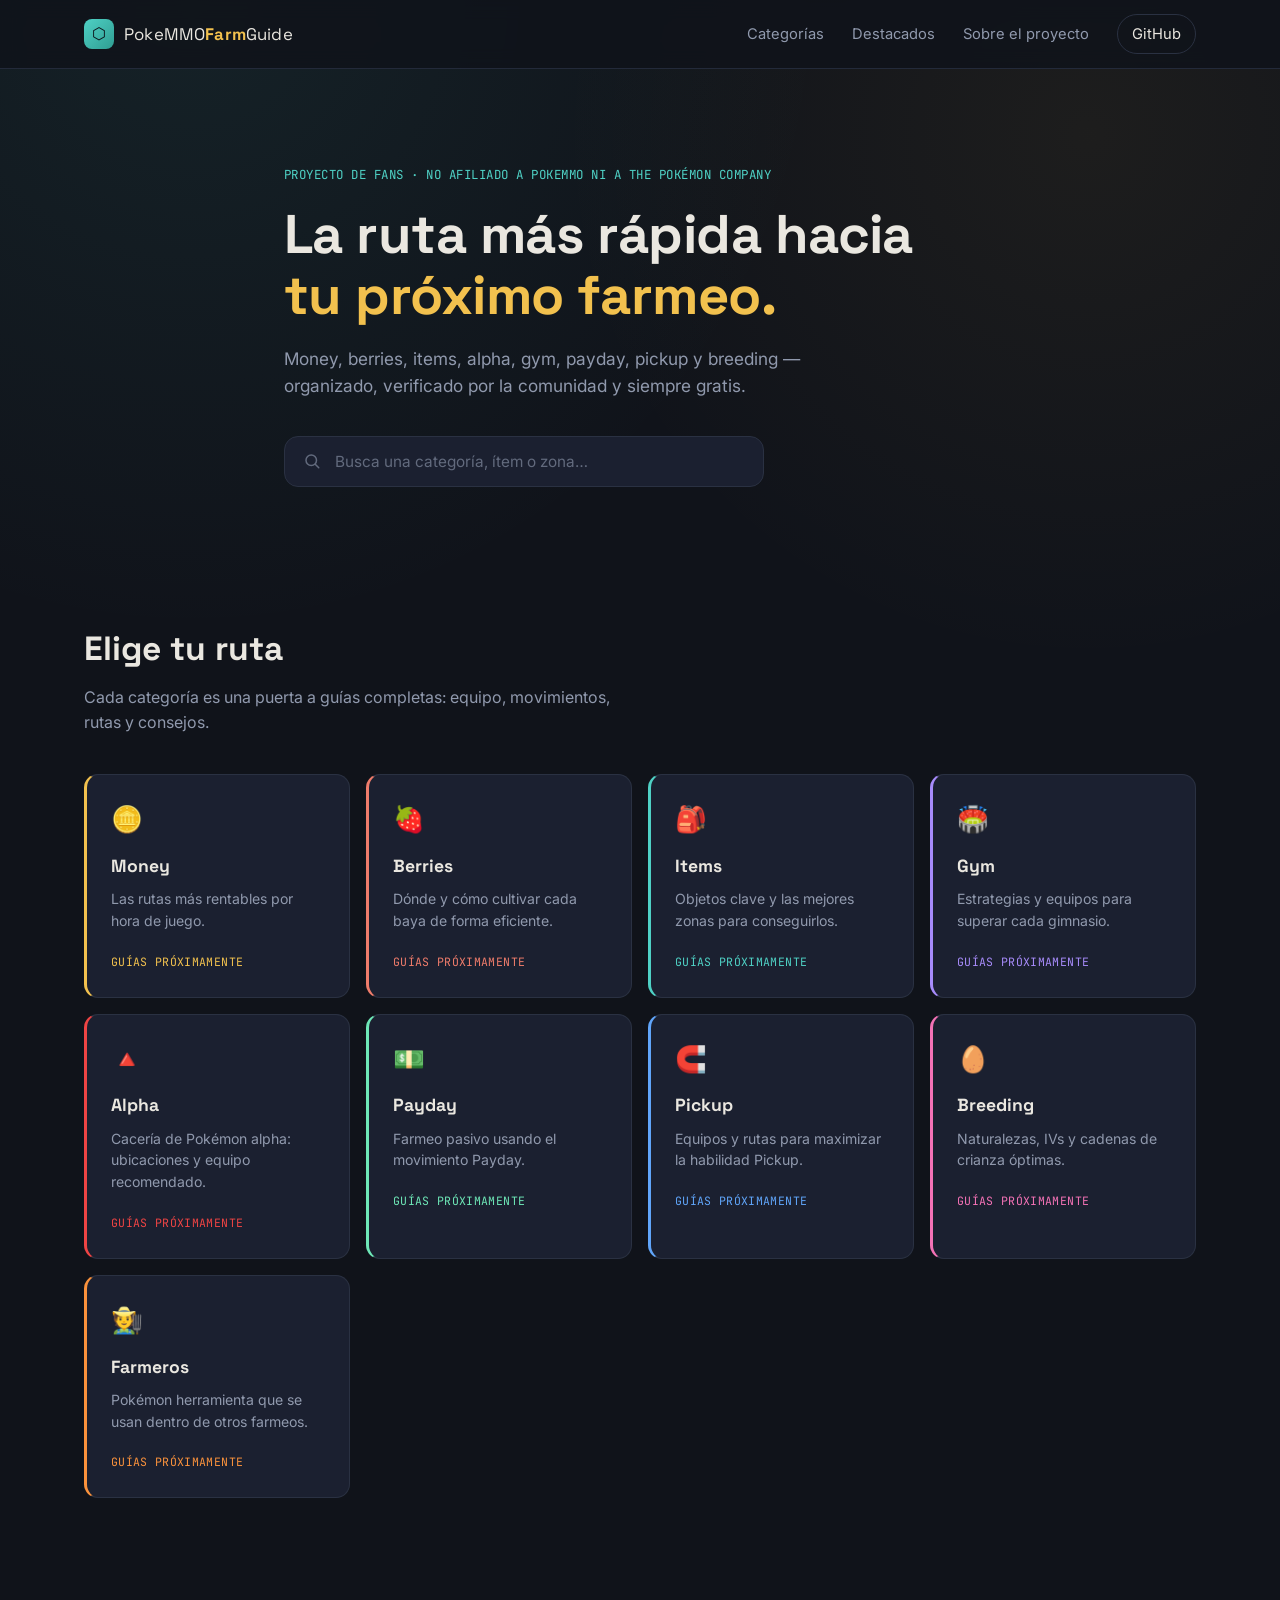
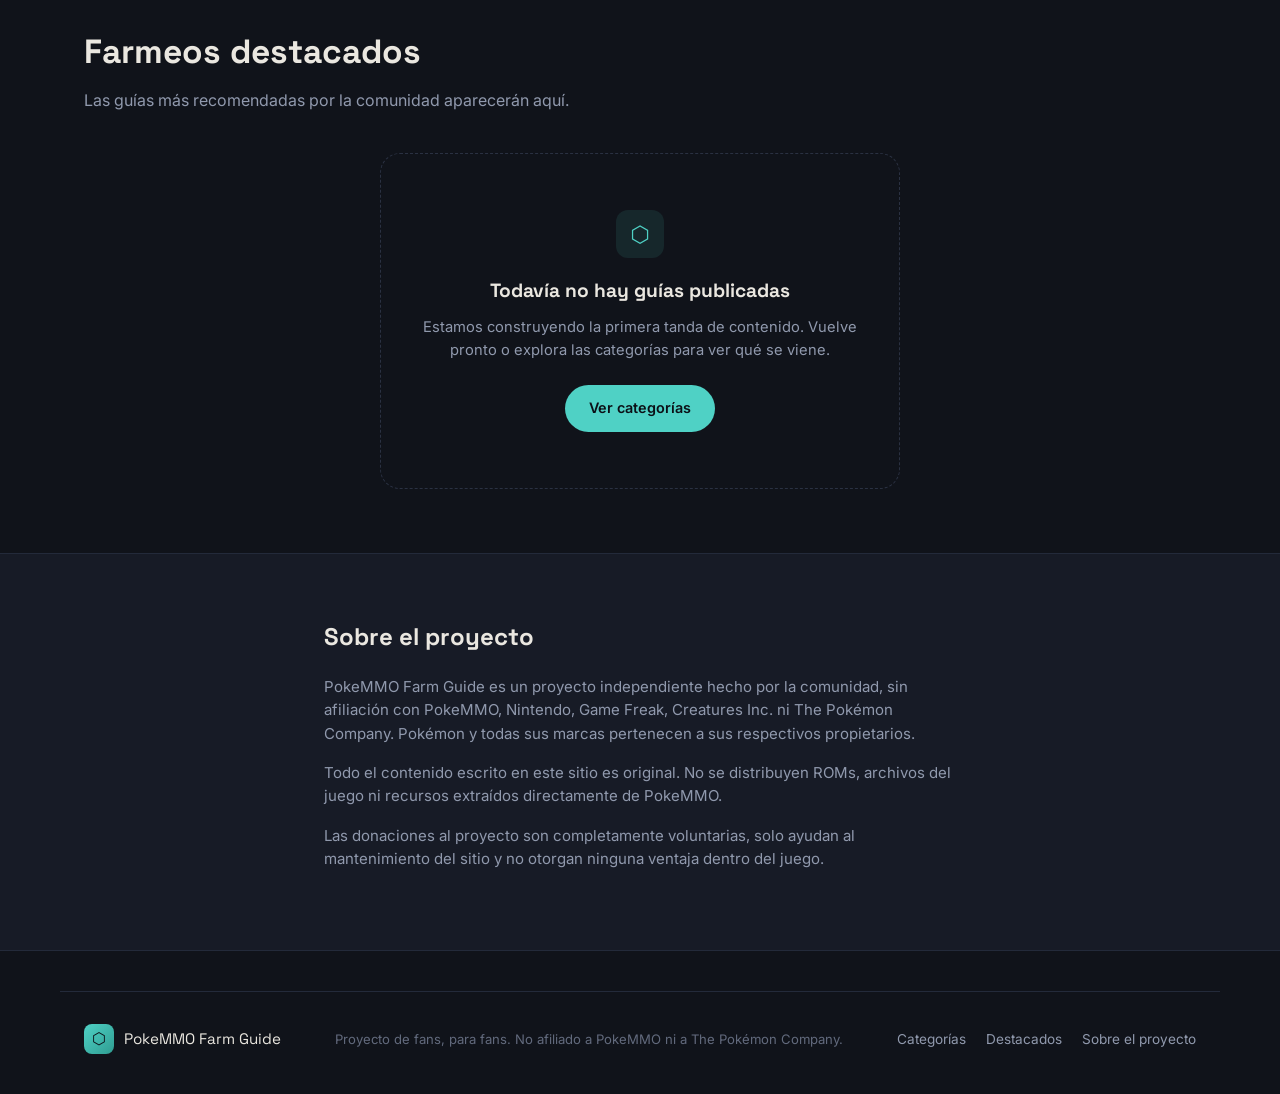
==== index.html @ 4fbe8063 "Agregue categoria Farmeros, video-guia, smeargle y breloom, junto con mejoras en las paginas" ====
<!DOCTYPE html>
<html lang="es">
<head>
<meta charset="UTF-8">
<meta name="viewport" content="width=device-width, initial-scale=1.0">
<title>PokeMMO Farm Guide — La base de datos de farmeo hecha por la comunidad</title>
<meta name="description" content="Guías de farmeo para PokeMMO: money, berries, items, alpha, gym, payday, pickup y breeding. Proyecto de fans, para fans.">

<link rel="preconnect" href="https://fonts.googleapis.com">
<link rel="preconnect" href="https://fonts.gstatic.com" crossorigin>
<link href="https://fonts.googleapis.com/css2?family=Space+Grotesk:wght@500;600;700&family=Inter:wght@400;500;600&family=JetBrains+Mono:wght@500;600&display=swap" rel="stylesheet">

<link rel="stylesheet" href="assets/css/style.css">
</head>
<body>

<!-- ============ HEADER ============ -->
<header class="site-header">
  <div class="wrap header-inner">
    <a href="#top" class="logo">
      <span class="logo-mark" aria-hidden="true">⬡</span>
      <span class="logo-text">PokeMMO<strong>Farm</strong>Guide</span>
    </a>

    <nav class="main-nav" id="main-nav">
      <a href="#categorias">Categorías</a>
      <a href="#destacados">Destacados</a>
      <a href="#sobre">Sobre el proyecto</a>
      <a href="https://github.com/" target="_blank" rel="noopener" class="nav-github">GitHub</a>
    </nav>

    <button class="nav-toggle" id="nav-toggle" aria-label="Abrir menú" aria-expanded="false">
      <span></span><span></span><span></span>
    </button>
  </div>
</header>

<main id="top">

  <!-- ============ HERO ============ -->
  <section class="hero">
    <div class="wrap hero-inner">
      <p class="eyebrow">Proyecto de fans · No afiliado a PokeMMO ni a The Pokémon Company</p>
      <h1>La ruta más rápida hacia<br><span class="accent-gold">tu próximo farmeo.</span></h1>
      <p class="hero-sub">
        Money, berries, items, alpha, gym, payday, pickup y breeding —
        organizado, verificado por la comunidad y siempre gratis.
      </p>

      <form class="search-box" id="search-form" role="search">
        <svg class="search-icon" width="18" height="18" viewBox="0 0 24 24" fill="none" aria-hidden="true">
          <circle cx="11" cy="11" r="7" stroke="currentColor" stroke-width="2"/>
          <path d="M21 21L16.65 16.65" stroke="currentColor" stroke-width="2" stroke-linecap="round"/>
        </svg>
        <input type="search" id="search-input" placeholder="Busca una categoría, ítem o zona…" autocomplete="off">
      </form>
    </div>
  </section>

  <!-- ============ CATEGORÍAS ============ -->
  <section class="categorias" id="categorias">
    <div class="wrap">
      <div class="section-head">
        <h2>Elige tu ruta</h2>
        <p>Cada categoría es una puerta a guías completas: equipo, movimientos, rutas y consejos.</p>
      </div>

      <div class="cat-grid" id="cat-grid">

        <a href="pages/money/" class="cat-card" data-cat="money" style="--cat-color:#f2c14e;">
          <span class="cat-icon">🪙</span>
          <h3>Money</h3>
          <p>Las rutas más rentables por hora de juego.</p>
          <span class="cat-count">Guías próximamente</span>
        </a>

        <a href="pages/berries/" class="cat-card" data-cat="berries" style="--cat-color:#ef7c6b;">
          <span class="cat-icon">🍓</span>
          <h3>Berries</h3>
          <p>Dónde y cómo cultivar cada baya de forma eficiente.</p>
          <span class="cat-count">Guías próximamente</span>
        </a>

        <a href="pages/items/" class="cat-card" data-cat="items" style="--cat-color:#4fd1c5;">
          <span class="cat-icon">🎒</span>
          <h3>Items</h3>
          <p>Objetos clave y las mejores zonas para conseguirlos.</p>
          <span class="cat-count">Guías próximamente</span>
        </a>

        <a href="pages/gym/" class="cat-card" data-cat="gym" style="--cat-color:#a78bfa;">
          <span class="cat-icon">🏟️</span>
          <h3>Gym</h3>
          <p>Estrategias y equipos para superar cada gimnasio.</p>
          <span class="cat-count">Guías próximamente</span>
        </a>

        <a href="pages/alpha/" class="cat-card" data-cat="alpha" style="--cat-color:#ef4444;">
          <span class="cat-icon">🔺</span>
          <h3>Alpha</h3>
          <p>Cacería de Pokémon alpha: ubicaciones y equipo recomendado.</p>
          <span class="cat-count">Guías próximamente</span>
        </a>

        <a href="pages/payday/" class="cat-card" data-cat="payday" style="--cat-color:#6ee7b7;">
          <span class="cat-icon">💵</span>
          <h3>Payday</h3>
          <p>Farmeo pasivo usando el movimiento Payday.</p>
          <span class="cat-count">Guías próximamente</span>
        </a>

        <a href="pages/pickup/" class="cat-card" data-cat="pickup" style="--cat-color:#60a5fa;">
          <span class="cat-icon">🧲</span>
          <h3>Pickup</h3>
          <p>Equipos y rutas para maximizar la habilidad Pickup.</p>
          <span class="cat-count">Guías próximamente</span>
        </a>

        <a href="pages/breeding/" class="cat-card" data-cat="breeding" style="--cat-color:#f472b6;">
          <span class="cat-icon">🥚</span>
          <h3>Breeding</h3>
          <p>Naturalezas, IVs y cadenas de crianza óptimas.</p>
          <span class="cat-count">Guías próximamente</span>
        </a>

        <a href="pages/farmeros/" class="cat-card" data-cat="farmeros" style="--cat-color:#fb923c;">
          <span class="cat-icon">🧑‍🌾</span>
          <h3>Farmeros</h3>
          <p>Pokémon herramienta que se usan dentro de otros farmeos.</p>
          <span class="cat-count">Guías próximamente</span>
        </a>

      </div>

      <p class="no-results" id="no-results" hidden>No encontramos categorías que coincidan con tu búsqueda.</p>
    </div>
  </section>

  <!-- ============ DESTACADOS ============ -->
  <section class="destacados" id="destacados">
    <div class="wrap">
      <div class="section-head">
        <h2>Farmeos destacados</h2>
        <p>Las guías más recomendadas por la comunidad aparecerán aquí.</p>
      </div>

      <div class="empty-state">
        <span class="empty-icon" aria-hidden="true">⬡</span>
        <h3>Todavía no hay guías publicadas</h3>
        <p>Estamos construyendo la primera tanda de contenido. Vuelve pronto o explora las categorías para ver qué se viene.</p>
        <a href="#categorias" class="btn-primary">Ver categorías</a>
      </div>
    </div>
  </section>

  <!-- ============ SOBRE / DISCLAIMER ============ -->
  <section class="sobre" id="sobre">
    <div class="wrap sobre-inner">
      <h2>Sobre el proyecto</h2>
      <p>
        PokeMMO Farm Guide es un proyecto independiente hecho por la comunidad,
        sin afiliación con PokeMMO, Nintendo, Game Freak, Creatures Inc. ni
        The Pokémon Company. Pokémon y todas sus marcas pertenecen a sus
        respectivos propietarios.
      </p>
      <p>
        Todo el contenido escrito en este sitio es original. No se distribuyen
        ROMs, archivos del juego ni recursos extraídos directamente de PokeMMO.
      </p>
      <p>
        Las donaciones al proyecto son completamente voluntarias, solo ayudan
        al mantenimiento del sitio y no otorgan ninguna ventaja dentro del juego.
      </p>
    </div>
  </section>

</main>

<!-- ============ FOOTER ============ -->
<footer class="site-footer">
  <div class="wrap footer-inner">
    <div class="footer-brand">
      <span class="logo-mark" aria-hidden="true">⬡</span>
      <span>PokeMMO Farm Guide</span>
    </div>
    <p class="footer-note">Proyecto de fans, para fans. No afiliado a PokeMMO ni a The Pokémon Company.</p>
    <nav class="footer-links">
      <a href="#categorias">Categorías</a>
      <a href="#destacados">Destacados</a>
      <a href="#sobre">Sobre el proyecto</a>
    </nav>
  </div>
</footer>

<script src="assets/js/script.js"></script>
</body>
</html>
---- assets/css/style.css ----
/* ============================================
   PokeMMO Farm Guide — design tokens
   ============================================ */
:root{
  --bg:            #10131a;
  --bg-elev:       #171b26;
  --bg-card:       #1b2030;
  --border:        #2a3142;
  --border-soft:   #232a3a;

  --text:          #eae7e0;
  --text-dim:      #9099ad;
  --text-faint:    #626a7d;

  --accent-teal:   #4fd1c5;
  --accent-gold:   #f2c14e;
  --accent-coral:  #ef7c6b;

  --radius-sm: 8px;
  --radius-md: 14px;
  --radius-lg: 20px;

  --font-display: "Space Grotesk", sans-serif;
  --font-body: "Inter", system-ui, sans-serif;
  --font-mono: "JetBrains Mono", monospace;

  --max-width: 1160px;
}

*, *::before, *::after{ box-sizing: border-box; }

::selection{
  background: rgba(79, 209, 197, 0.35);
  color: var(--text);
}

html{
  scroll-behavior: smooth;
}

@media (prefers-reduced-motion: reduce){
  html{ scroll-behavior: auto; }
  *{ animation-duration: 0.01ms !important; transition-duration: 0.01ms !important; }
}

body{
  margin: 0;
  background: var(--bg);
  color: var(--text);
  font-family: var(--font-body);
  line-height: 1.55;
  -webkit-font-smoothing: antialiased;
}

a{ color: inherit; text-decoration: none; }
img{ max-width: 100%; display: block; }
ul{ list-style: none; margin: 0; padding: 0; }

:focus-visible{
  outline: 2px solid var(--accent-teal);
  outline-offset: 3px;
}

.wrap{
  max-width: var(--max-width);
  margin: 0 auto;
  padding: 0 24px;
}

/* subtle hex-grid atmosphere, low-cost, no images */
body{
  background-image:
    radial-gradient(circle at 15% 0%, rgba(79,209,197,0.08), transparent 45%),
    radial-gradient(circle at 85% 15%, rgba(242,193,78,0.06), transparent 40%);
  background-attachment: fixed;
}

/* ============================================
   Header
   ============================================ */
.site-header{
  position: sticky;
  top: 0;
  z-index: 50;
  background: rgba(16,19,26,0.85);
  backdrop-filter: blur(10px);
  border-bottom: 1px solid var(--border-soft);
}

.header-inner{
  display: flex;
  align-items: center;
  justify-content: space-between;
  height: 68px;
}

.logo{
  display: flex;
  align-items: center;
  gap: 10px;
  font-family: var(--font-display);
  font-size: 1.05rem;
  letter-spacing: 0.01em;
}

.logo-mark{
  display: inline-flex;
  align-items: center;
  justify-content: center;
  width: 30px;
  height: 30px;
  border-radius: 8px;
  background: linear-gradient(135deg, var(--accent-teal), #2f9d92);
  color: #0b1016;
  font-size: 1rem;
}

.logo-text strong{ color: var(--accent-gold); font-weight: 700; }

.main-nav{
  display: flex;
  align-items: center;
  gap: 28px;
  font-size: 0.92rem;
  color: var(--text-dim);
}

.main-nav a:hover{ color: var(--text); }

.nav-github{
  padding: 8px 14px;
  border: 1px solid var(--border);
  border-radius: 999px;
  color: var(--text) !important;
}
.nav-github:hover{ border-color: var(--accent-teal); }

.nav-toggle{
  display: none;
  flex-direction: column;
  gap: 5px;
  background: none;
  border: none;
  cursor: pointer;
  padding: 8px;
}
.nav-toggle span{
  width: 22px; height: 2px;
  background: var(--text);
  border-radius: 2px;
}

/* ============================================
   Hero
   ============================================ */
.hero{
  padding: 96px 0 72px;
}

.hero-inner{
  max-width: 760px;
}

.eyebrow{
  font-family: var(--font-mono);
  font-size: 0.78rem;
  letter-spacing: 0.04em;
  color: var(--accent-teal);
  text-transform: uppercase;
  margin: 0 0 20px;
}

.hero h1{
  font-family: var(--font-display);
  font-size: clamp(2.1rem, 5vw, 3.4rem);
  line-height: 1.12;
  font-weight: 700;
  margin: 0 0 20px;
  letter-spacing: -0.01em;
}

.accent-gold{ color: var(--accent-gold); }

.hero-sub{
  font-size: 1.08rem;
  color: var(--text-dim);
  max-width: 560px;
  margin: 0 0 36px;
}

.search-box{
  display: flex;
  align-items: center;
  gap: 12px;
  background: var(--bg-card);
  border: 1px solid var(--border);
  border-radius: var(--radius-md);
  padding: 14px 18px;
  max-width: 480px;
  transition: border-color 0.15s ease;
}
.search-box:focus-within{ border-color: var(--accent-teal); }

.search-icon{ color: var(--text-faint); flex-shrink: 0; }

.search-box input{
  border: none;
  background: none;
  color: var(--text);
  font-family: var(--font-body);
  font-size: 0.96rem;
  width: 100%;
}
.search-box input::placeholder{ color: var(--text-faint); }
.search-box input:focus{ outline: none; }

/* ============================================
   Section shared
   ============================================ */
section{ padding: 64px 0; }

.section-head{
  max-width: 560px;
  margin-bottom: 40px;
}
.section-head h2{
  font-family: var(--font-display);
  font-size: clamp(1.6rem, 3vw, 2.1rem);
  margin: 0 0 10px;
}
.section-head p{
  color: var(--text-dim);
  margin: 0;
}

/* ============================================
   Categorías — route select cards
   ============================================ */
.cat-grid{
  display: grid;
  grid-template-columns: repeat(auto-fill, minmax(230px, 1fr));
  gap: 16px;
}

.cat-card{
  position: relative;
  background: var(--bg-card);
  border: 1px solid var(--border);
  border-left: 3px solid var(--cat-color, var(--accent-teal));
  border-radius: var(--radius-md);
  padding: 24px;
  transition: transform 0.15s ease, border-color 0.15s ease, background 0.15s ease;
}

.cat-card:hover{
  transform: translateY(-3px);
  background: var(--bg-elev);
}

.cat-icon{
  font-size: 1.6rem;
  display: inline-block;
  margin-bottom: 14px;
}

.cat-card h3{
  font-family: var(--font-display);
  font-size: 1.1rem;
  margin: 0 0 8px;
}

.cat-card p{
  color: var(--text-dim);
  font-size: 0.88rem;
  margin: 0 0 16px;
  min-height: 40px;
}

.cat-count{
  font-family: var(--font-mono);
  font-size: 0.72rem;
  letter-spacing: 0.03em;
  text-transform: uppercase;
  color: var(--cat-color, var(--accent-teal));
}

.no-results{
  text-align: center;
  color: var(--text-dim);
  margin-top: 24px;
}

/* ============================================
   Destacados — empty state
   ============================================ */
.empty-state{
  border: 1px dashed var(--border);
  border-radius: var(--radius-lg);
  padding: 56px 32px;
  text-align: center;
  max-width: 520px;
  margin: 0 auto;
}

.empty-icon{
  display: inline-flex;
  align-items: center;
  justify-content: center;
  width: 48px;
  height: 48px;
  border-radius: 12px;
  background: rgba(79,209,197,0.1);
  color: var(--accent-teal);
  font-size: 1.4rem;
  margin-bottom: 18px;
}

.empty-state h3{
  font-family: var(--font-display);
  font-size: 1.2rem;
  margin: 0 0 10px;
}

.empty-state p{
  color: var(--text-dim);
  font-size: 0.92rem;
  margin: 0 0 24px;
}

.btn-primary{
  display: inline-block;
  background: var(--accent-teal);
  color: #0b1016;
  font-weight: 600;
  font-size: 0.9rem;
  padding: 12px 24px;
  border-radius: 999px;
  transition: transform 0.15s ease, background 0.15s ease;
}
.btn-primary:hover{
  background: #6fe0d5;
  transform: translateY(-1px);
}

/* ============================================
   Sobre / disclaimer
   ============================================ */
.sobre{
  background: var(--bg-elev);
  border-top: 1px solid var(--border-soft);
  border-bottom: 1px solid var(--border-soft);
}
.sobre-inner{ max-width: 680px; }
.sobre h2{
  font-family: var(--font-display);
  font-size: 1.5rem;
  margin: 0 0 20px;
}
.sobre p{
  color: var(--text-dim);
  font-size: 0.94rem;
  margin: 0 0 16px;
}

/* ============================================
   Footer
   ============================================ */
.site-footer{ padding: 40px 0; }

.footer-inner{
  display: flex;
  flex-wrap: wrap;
  align-items: center;
  justify-content: space-between;
  gap: 16px;
  border-top: 1px solid var(--border-soft);
  padding-top: 32px;
}

.footer-brand{
  display: flex;
  align-items: center;
  gap: 10px;
  font-family: var(--font-display);
  font-size: 0.95rem;
}

.footer-note{
  color: var(--text-faint);
  font-size: 0.82rem;
  margin: 0;
}

.footer-links{
  display: flex;
  gap: 20px;
  font-size: 0.85rem;
  color: var(--text-dim);
}
.footer-links a:hover{ color: var(--text); }

/* ============================================
   Placeholder de categoría (sin guías aún)
   ============================================ */
.placeholder-page{
  min-height: 100vh;
  display: flex;
  align-items: center;
  justify-content: center;
  text-align: center;
  padding: 24px;
}

.placeholder-inner{
  max-width: 420px;
}

.placeholder-icon{
  font-size: 2rem;
  margin-bottom: 20px;
  display: inline-block;
}

.placeholder-page h1{
  font-family: var(--font-display);
  font-size: 1.5rem;
  margin: 0 0 12px;
}

.placeholder-page p{
  color: var(--text-dim);
  font-size: 0.95rem;
  margin: 0 0 28px;
}

.placeholder-back{
  display: inline-block;
  font-size: 0.85rem;
  color: var(--text-faint);
  border-bottom: 1px solid var(--border);
  padding-bottom: 2px;
  transition: color 0.15s ease, border-color 0.15s ease;
}
.placeholder-back:hover{
  color: var(--accent-teal);
  border-color: var(--accent-teal);
}

/* ============================================
   Responsive
   ============================================ */
@media (max-width: 760px){
  .main-nav{
    position: absolute;
    top: 68px;
    left: 0;
    right: 0;
    background: var(--bg-elev);
    border-bottom: 1px solid var(--border-soft);
    flex-direction: column;
    align-items: flex-start;
    gap: 0;
    padding: 8px 24px 20px;
    display: none;
  }
  .main-nav.open{ display: flex; }
  .main-nav a{ padding: 12px 0; width: 100%; }

  .nav-toggle{ display: flex; }

  .hero{ padding: 56px 0 48px; }

  section{ padding: 48px 0; }
}

/* ============================================
   Video guía — link directo, sin iframe/preview
   ============================================ */
.video-guide-wrap{
  margin: 32px 0;
}

.video-guide-wrap h2{
  font-family: var(--font-display);
  font-size: 1rem;
  margin: 0 0 14px;
  color: var(--text);
}

.video-guide-btn{
  display: inline-flex;
  align-items: center;
  gap: 12px;
  background: var(--bg-card);
  border: 1px solid var(--border);
  border-radius: var(--radius-md);
  padding: 12px 20px 12px 12px;
  font-family: var(--font-mono);
  font-size: 0.85rem;
  color: var(--text);
  transition: border-color 0.15s ease, transform 0.15s ease, background 0.15s ease;
}

.video-guide-btn:hover{
  border-color: var(--accent-teal);
  background: var(--bg-elev);
  transform: translateY(-2px);
}

.video-guide-btn .vg-play{
  display: inline-flex;
  align-items: center;
  justify-content: center;
  width: 34px;
  height: 34px;
  border-radius: 50%;
  background: var(--accent-teal);
  color: #0b1016;
  font-size: 0.8rem;
  flex-shrink: 0;
}

/* Estado "sin video todavía": no clickeable, atenuado */
.video-guide-btn.is-empty{
  pointer-events: none;
  opacity: 0.55;
  cursor: default;
}
.video-guide-btn.is-empty .vg-play{
  background: var(--border);
  color: var(--text-faint);
}

/* ============================================
   Farmeros — listado de Pokémon herramienta
   ============================================ */
.farmeros-page{
  padding: 96px 0 72px;
}

.farmeros-header{
  max-width: 620px;
  margin-bottom: 40px;
}

.poke-grid{
  display: grid;
  grid-template-columns: repeat(auto-fill, minmax(220px, 1fr));
  gap: 16px;
}

.poke-card{
  background: var(--bg-card);
  border: 1px solid var(--border);
  border-left: 3px solid var(--cat-color, var(--accent-teal));
  border-radius: var(--radius-md);
  padding: 22px;
  transition: transform 0.15s ease, background 0.15s ease;
}
.poke-card:hover{
  transform: translateY(-3px);
  background: var(--bg-elev);
}

.poke-card h3{
  font-family: var(--font-display);
  font-size: 1.05rem;
  margin: 0 0 8px;
}

.poke-card p{
  color: var(--text-dim);
  font-size: 0.85rem;
  margin: 0 0 16px;
  min-height: 40px;
}

.poke-tags{
  display: flex;
  gap: 6px;
  flex-wrap: wrap;
}

.poke-tag{
  font-family: var(--font-mono);
  font-size: 0.68rem;
  text-transform: uppercase;
  letter-spacing: 0.03em;
  padding: 4px 9px;
  border-radius: 999px;
  border: 1px solid var(--border);
  color: var(--text-dim);
}

/* ============================================
   Farmero individual — página tipo Smeargle
   ============================================ */
.poke-detail{
  padding: 96px 0 72px;
}

.poke-detail-head{
  max-width: 640px;
}

.uses-in-grid{
  display: grid;
  grid-template-columns: repeat(auto-fill, minmax(200px, 1fr));
  gap: 16px;
}

.use-card{
  display: flex;
  align-items: center;
  gap: 14px;
  background: var(--bg-card);
  border: 1px solid var(--border);
  border-left: 3px solid var(--cat-color, var(--accent-teal));
  border-radius: var(--radius-md);
  padding: 18px 20px;
  transition: transform 0.15s ease, background 0.15s ease;
}
.use-card:hover{
  transform: translateY(-3px);
  background: var(--bg-elev);
}

.use-card .use-icon{
  font-size: 1.4rem;
}

.use-card .use-label{
  font-family: var(--font-display);
  font-size: 0.95rem;
}

/* ============================================
   Versiones de un Pokémon farmero (ej. Smeargle)
   ============================================ */
.version-grid{
  display: grid;
  grid-template-columns: repeat(auto-fit, minmax(280px, 1fr));
  gap: 20px;
}

.version-card{
  background: var(--bg-card);
  border: 1px solid var(--border);
  border-radius: var(--radius-md);
  padding: 24px;
}

.version-card h3{
  font-family: var(--font-display);
  font-size: 1.05rem;
  margin: 0 0 18px;
  color: var(--accent-gold);
}

.version-block{
  margin-bottom: 16px;
}

.version-label{
  display: block;
  font-family: var(--font-mono);
  font-size: 0.68rem;
  text-transform: uppercase;
  letter-spacing: 0.04em;
  color: var(--text-faint);
  margin-bottom: 6px;
}

.version-text{
  margin: 0;
  font-size: 0.9rem;
  color: var(--text);
}

.move-tags{
  display: flex;
  flex-wrap: wrap;
  gap: 6px;
}

.move-tag{
  font-size: 0.8rem;
  background: var(--bg-elev);
  border: 1px solid var(--border);
  border-radius: 999px;
  padding: 5px 12px;
  color: var(--text);
}

.version-card .video-guide-btn{
  margin-top: 6px;
}
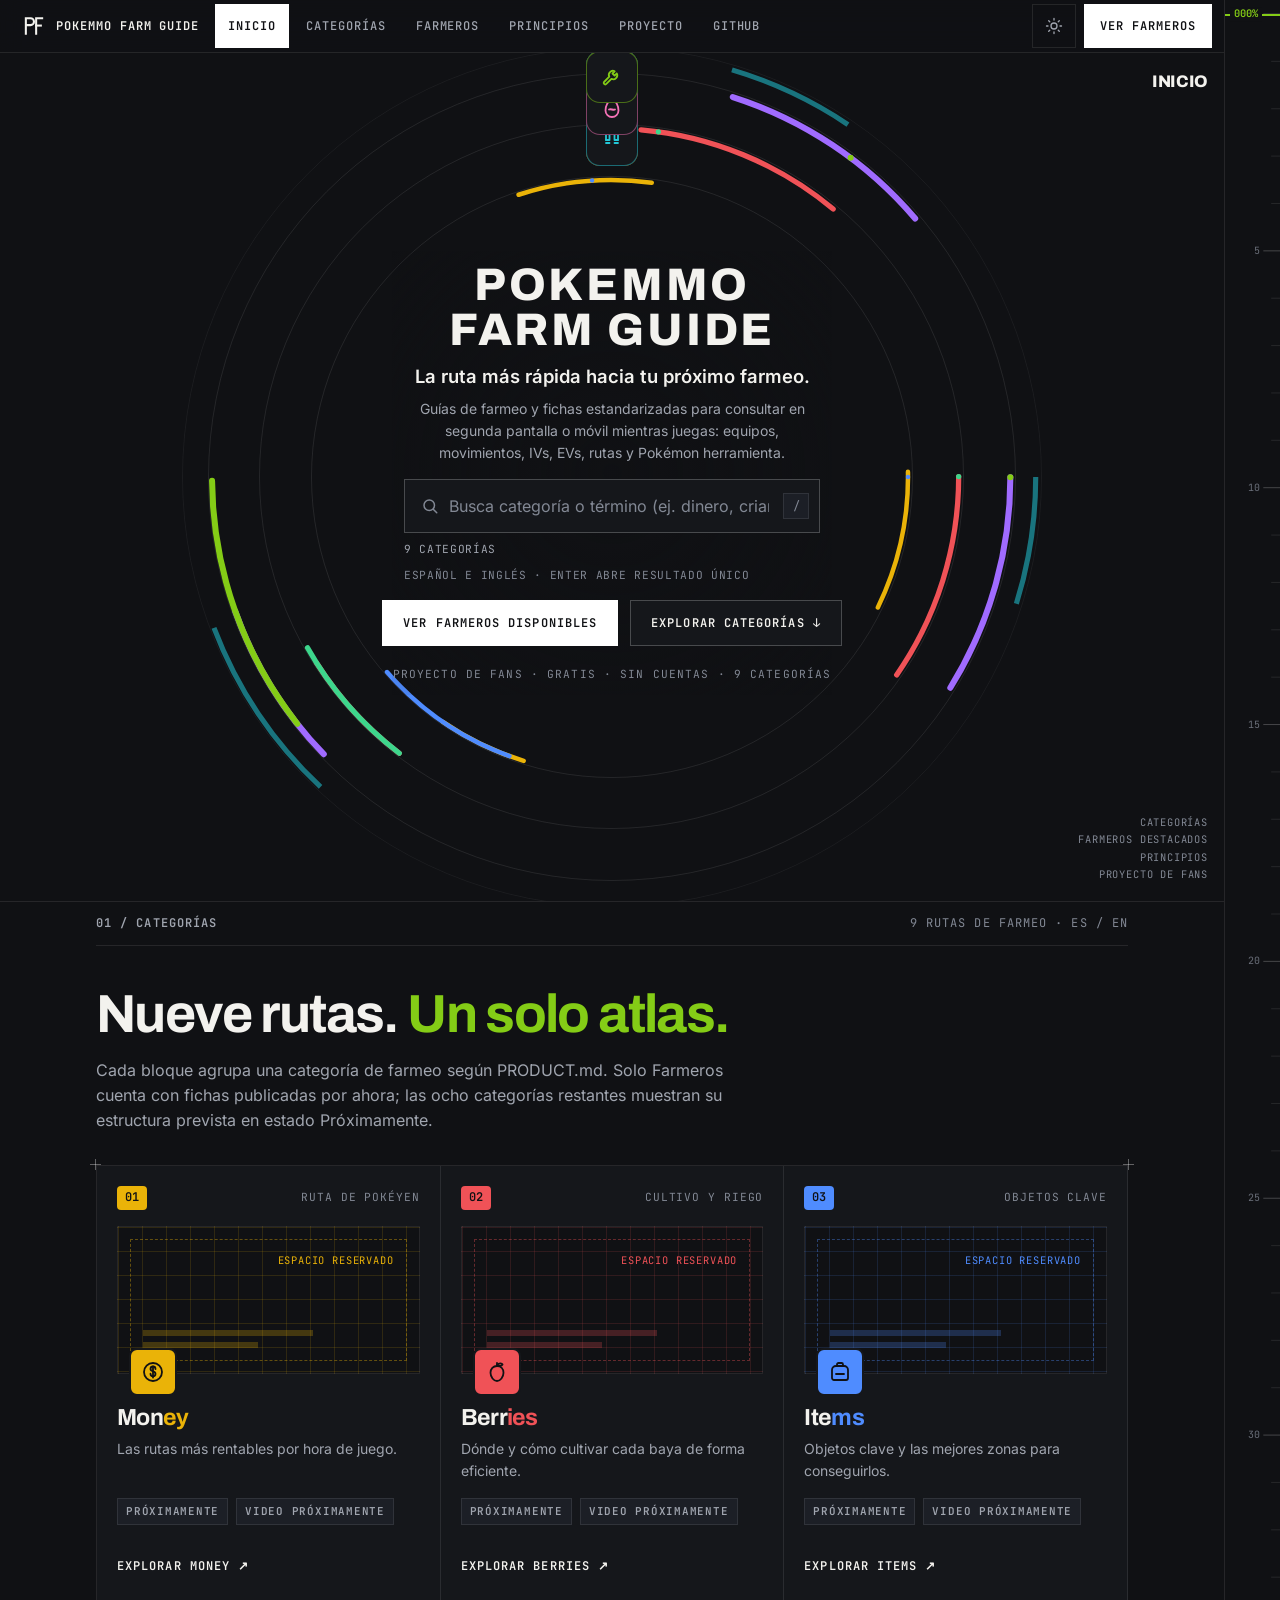
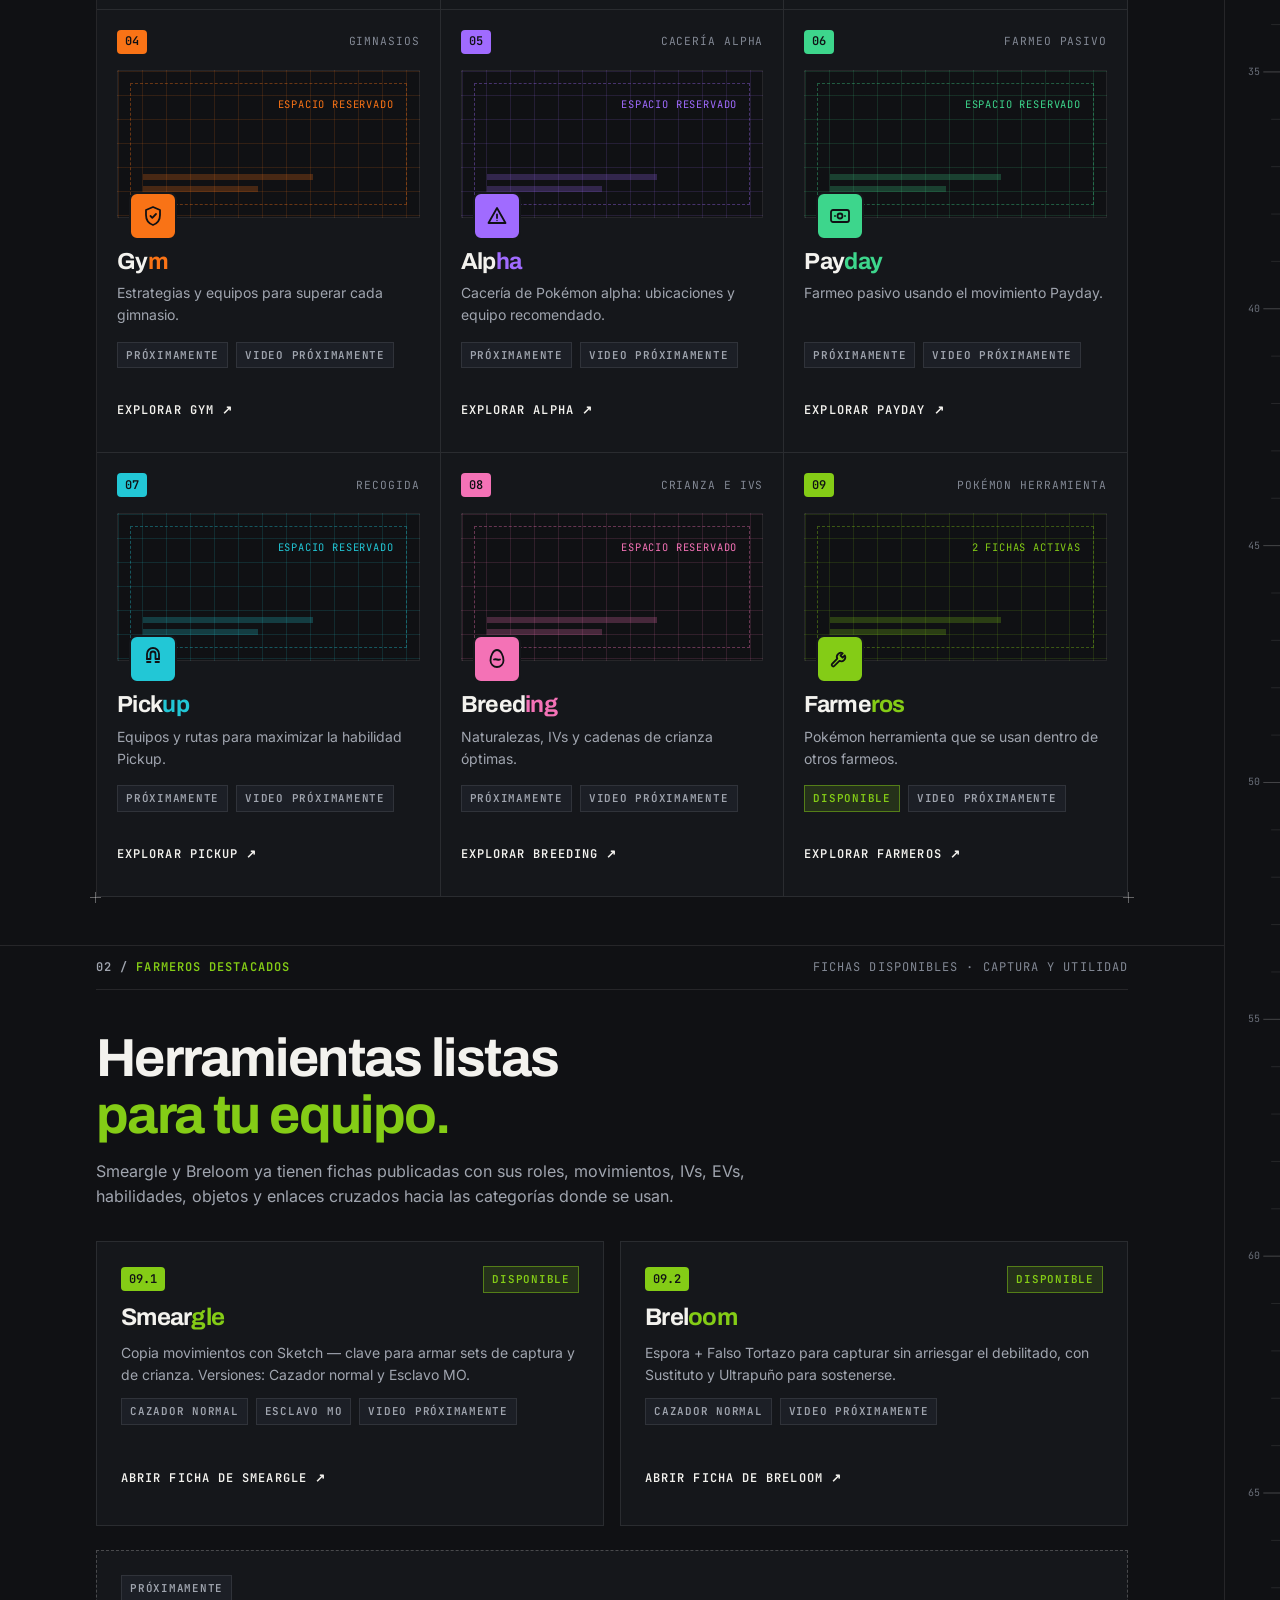
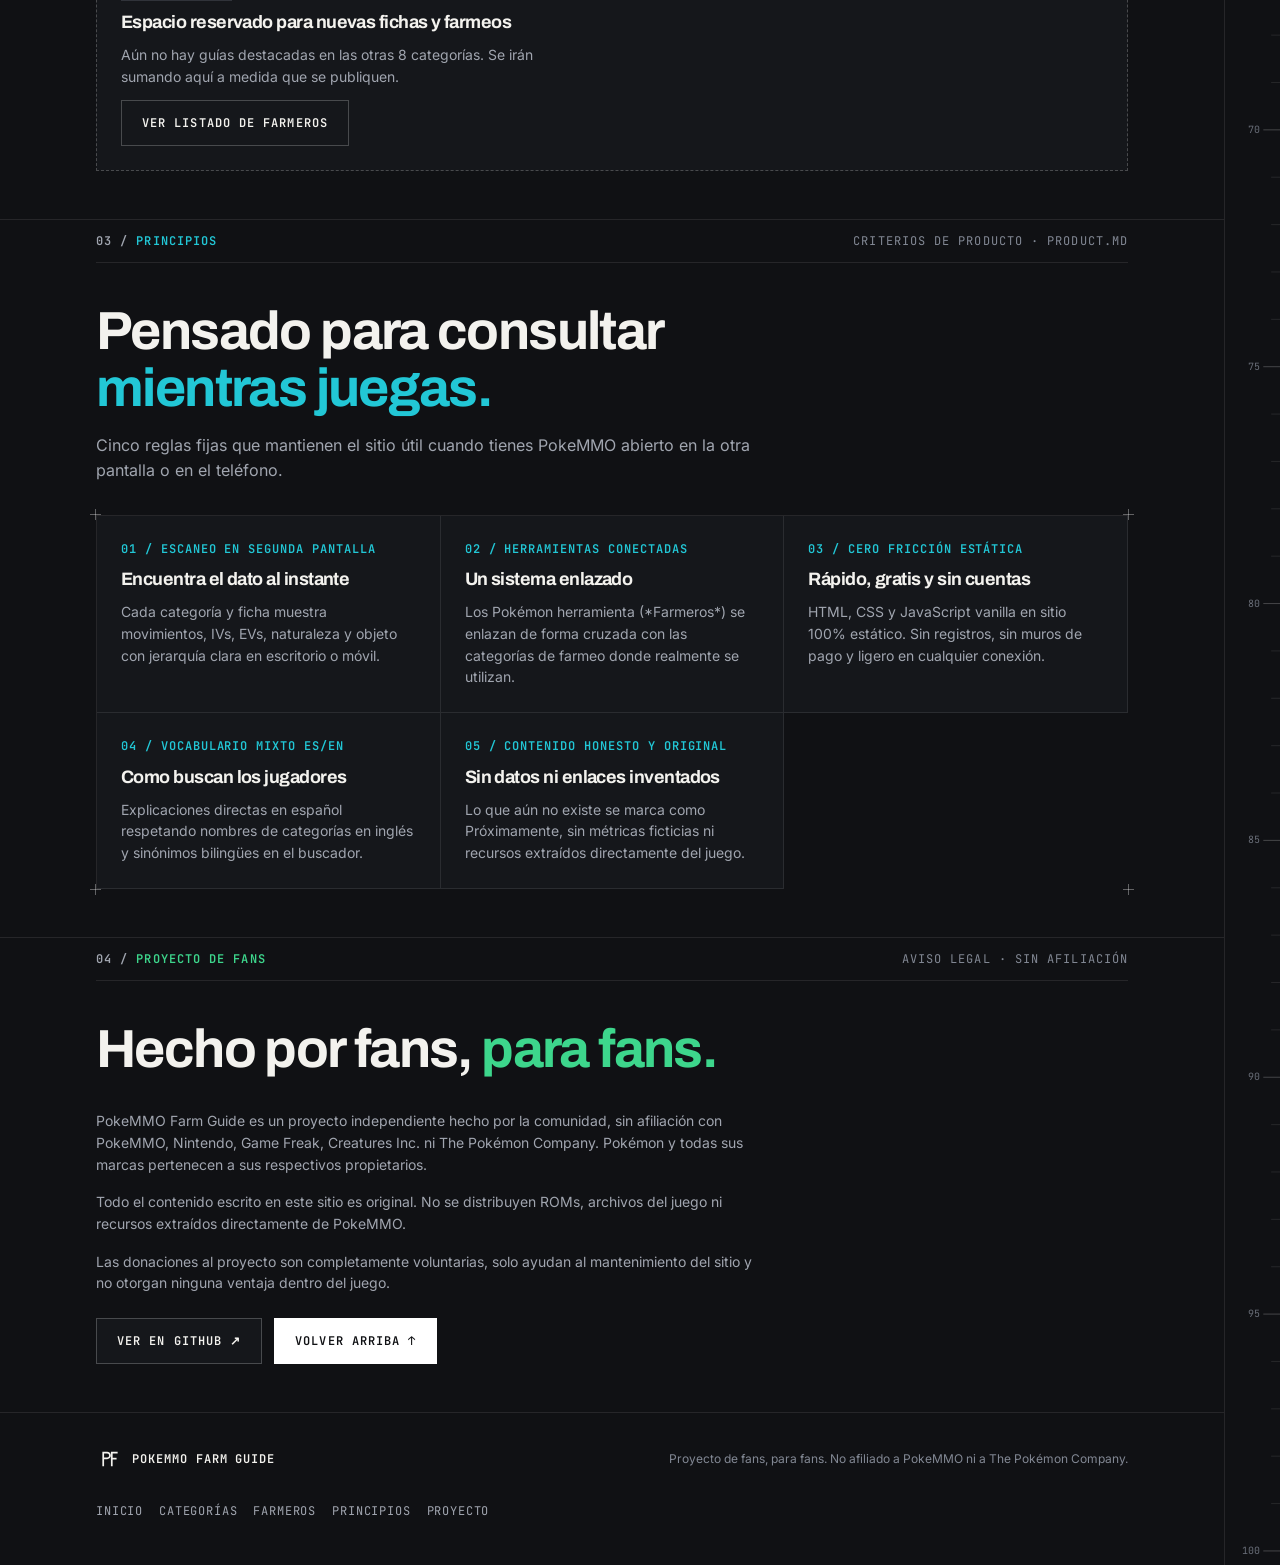
==== commit 98eff51c: "primer commit" ====
--- a/index.html
+++ b/index.html
@@ -1,176 +1,697 @@
 <!DOCTYPE html>
-<html lang="es">
+<html lang="es" data-theme="dark">
 <head>
 <meta charset="UTF-8">
-<meta name="viewport" content="width=device-width, initial-scale=1.0">
+<meta name="viewport" content="width=device-width, initial-scale=1.0, viewport-fit=cover">
+<meta name="theme-color" id="meta-theme-color" content="#101114">
 <title>PokeMMO Farm Guide — La base de datos de farmeo hecha por la comunidad</title>
-<meta name="description" content="Guías de farmeo para PokeMMO: money, berries, items, alpha, gym, payday, pickup y breeding. Proyecto de fans, para fans.">
-
-<link rel="preconnect" href="https://fonts.googleapis.com">
-<link rel="preconnect" href="https://fonts.gstatic.com" crossorigin>
-<link href="https://fonts.googleapis.com/css2?family=Space+Grotesk:wght@500;600;700&family=Inter:wght@400;500;600&family=JetBrains+Mono:wght@500;600&display=swap" rel="stylesheet">
-
+<meta name="description" content="Guías de farmeo para PokeMMO: money, berries, items, alpha, gym, payday, pickup, breeding y farmeros. Proyecto de fans, para fans.">
+<script>
+try{if(localStorage.getItem('pfg_theme')==='light'){document.documentElement.setAttribute('data-theme','light');var m=document.getElementById('meta-theme-color');if(m)m.setAttribute('content','#f2f1ee');}}catch(e){}
+</script>
 <link rel="stylesheet" href="assets/css/style.css">
+<script src="assets/js/script.js" defer></script>
+<script src="assets/js/ruler.js" defer></script>
+<script src="assets/js/vortex.js" defer></script>
+<script src="assets/js/intro.js" defer></script>
 </head>
 <body>
 
-<!-- ============ HEADER ============ -->
+<a href="#main-content" class="skip-link">Saltar al contenido</a>
+
+<!-- ============ INTRO DE ENTRADA (1 vez por sesión) ============ -->
+<div class="intro-overlay" id="intro-overlay" aria-hidden="true">
+  <div class="intro-stage">
+    <span class="intro-wordmark">POKEMMO FARM GUIDE</span>
+    <span class="intro-mark">
+      <svg viewBox="0 0 28 28" fill="none" stroke="currentColor" stroke-width="2.4" stroke-linecap="square" stroke-linejoin="miter">
+        <path d="M4.5 23V5h5.5a4 4 0 0 1 0 8H4.5"/>
+        <path d="M16.5 23V5h7"/>
+        <path d="M16.5 13.5h5.5"/>
+      </svg>
+    </span>
+  </div>
+  <span class="intro-skip-hint">Clic o tecla para saltar</span>
+</div>
+
+<!-- ============ BARRA SUPERIOR FIJA ============ -->
 <header class="site-header">
-  <div class="wrap header-inner">
-    <a href="#top" class="logo">
-      <span class="logo-mark" aria-hidden="true">⬡</span>
-      <span class="logo-text">PokeMMO<strong>Farm</strong>Guide</span>
-    </a>
-
-    <nav class="main-nav" id="main-nav">
-      <a href="#categorias">Categorías</a>
-      <a href="#destacados">Destacados</a>
-      <a href="#sobre">Sobre el proyecto</a>
-      <a href="https://github.com/" target="_blank" rel="noopener" class="nav-github">GitHub</a>
-    </nav>
-
-    <button class="nav-toggle" id="nav-toggle" aria-label="Abrir menú" aria-expanded="false">
-      <span></span><span></span><span></span>
-    </button>
+  <div class="header-inner">
+    <div class="topbar-left">
+      <a href="#inicio" class="topbar-brand" id="topbar-brand">
+        <span class="brand-symbol" aria-hidden="true">
+          <svg width="24" height="24" viewBox="0 0 28 28" fill="none" stroke="currentColor" stroke-width="2.4" stroke-linecap="square" stroke-linejoin="miter">
+            <path d="M4.5 23V5h5.5a4 4 0 0 1 0 8H4.5"/>
+            <path d="M16.5 23V5h7"/>
+            <path d="M16.5 13.5h5.5"/>
+          </svg>
+        </span>
+        <span class="brand-name">PokeMMO Farm Guide</span>
+      </a>
+
+      <nav class="topbar-nav" id="main-nav" aria-label="Navegación principal">
+        <a href="#inicio" class="is-active" data-nav-section="inicio">Inicio</a>
+        <a href="#categorias" data-nav-section="categorias">Categorías</a>
+        <a href="#destacados" data-nav-section="destacados">Farmeros</a>
+        <a href="#principios" data-nav-section="principios">Principios</a>
+        <a href="#sobre" data-nav-section="sobre">Proyecto</a>
+        <a href="https://github.com/" target="_blank" rel="noopener noreferrer">GitHub</a>
+      </nav>
+    </div>
+
+    <div class="topbar-actions">
+      <button type="button" class="icon-btn" id="theme-toggle" aria-label="Cambiar a tema claro" aria-pressed="false" title="Cambiar a tema claro">
+        <svg class="theme-icon-sun" width="18" height="18" viewBox="0 0 24 24" fill="none" stroke="currentColor" stroke-width="1.75" stroke-linecap="round" stroke-linejoin="round" aria-hidden="true">
+          <circle cx="12" cy="12" r="4"/>
+          <path d="M12 2v2M12 20v2M4.93 4.93l1.41 1.41M17.66 17.66l1.41 1.41M2 12h2M20 12h2M6.34 17.66l-1.41 1.41M19.07 4.93l-1.41 1.41"/>
+        </svg>
+        <svg class="theme-icon-moon" width="18" height="18" viewBox="0 0 24 24" fill="none" stroke="currentColor" stroke-width="1.75" stroke-linecap="round" stroke-linejoin="round" aria-hidden="true">
+          <path d="M21 12.79A9 9 0 1 1 11.21 3 7 7 0 0 0 21 12.79z"/>
+        </svg>
+      </button>
+
+      <a href="pages/farmeros/index.html" class="topbar-cta">Ver Farmeros</a>
+
+      <button type="button" class="nav-toggle" id="nav-toggle" aria-label="Abrir menú" aria-expanded="false" aria-controls="main-nav">
+        <span class="nav-toggle-line" aria-hidden="true"></span>
+        <span class="nav-toggle-line" aria-hidden="true"></span>
+        <span class="nav-toggle-line" aria-hidden="true"></span>
+      </button>
+    </div>
   </div>
 </header>
 
-<main id="top">
-
-  <!-- ============ HERO ============ -->
-  <section class="hero">
-    <div class="wrap hero-inner">
-      <p class="eyebrow">Proyecto de fans · No afiliado a PokeMMO ni a The Pokémon Company</p>
-      <h1>La ruta más rápida hacia<br><span class="accent-gold">tu próximo farmeo.</span></h1>
-      <p class="hero-sub">
-        Money, berries, items, alpha, gym, payday, pickup y breeding —
-        organizado, verificado por la comunidad y siempre gratis.
+<main id="main-content">
+
+  <!-- ============ 00 / INICIO: HERO CON VÓRTICE Y BUSCADOR ============ -->
+  <section id="inicio" class="hero-vortex" data-ruler-section data-ruler-label="Inicio" data-ruler-code="00">
+
+    <div class="vortex-stage" aria-hidden="false">
+      <div class="vortex-rings" aria-hidden="true">
+        <div class="vortex-ring vortex-ring--1">
+          <svg class="vortex-arcs" viewBox="0 0 200 200" fill="none">
+            <circle cx="100" cy="100" r="99" stroke="var(--cat-money)" stroke-width="1.5" stroke-dasharray="45 140 30 220" stroke-linecap="round"/>
+            <circle cx="100" cy="100" r="99" stroke="var(--cat-items)" stroke-width="1.5" stroke-dasharray="0 190 50 220" stroke-linecap="round"/>
+          </svg>
+        </div>
+        <div class="vortex-ring vortex-ring--2">
+          <svg class="vortex-arcs" viewBox="0 0 200 200" fill="none">
+            <circle cx="100" cy="100" r="99" stroke="var(--cat-berries)" stroke-width="1.5" stroke-dasharray="60 160 35 220" stroke-linecap="round"/>
+            <circle cx="100" cy="100" r="99" stroke="var(--cat-payday)" stroke-width="1.5" stroke-dasharray="0 220 40 220" stroke-linecap="round"/>
+          </svg>
+        </div>
+        <div class="vortex-ring vortex-ring--3">
+          <svg class="vortex-arcs" viewBox="0 0 200 200" fill="none">
+            <circle cx="100" cy="100" r="99" stroke="var(--cat-alpha)" stroke-width="1.5" stroke-dasharray="55 180 42 220" stroke-linecap="round"/>
+            <circle cx="100" cy="100" r="99" stroke="var(--cat-farmeros)" stroke-width="1.5" stroke-dasharray="0 245 65 220" stroke-linecap="round"/>
+          </svg>
+        </div>
+        <div class="vortex-ring vortex-ring--4">
+          <svg class="vortex-arcs" viewBox="0 0 200 200" fill="none">
+            <circle cx="100" cy="100" r="99" stroke="var(--cat-pickup)" stroke-width="1.2" stroke-dasharray="30 200 45 220"/>
+          </svg>
+        </div>
+      </div>
+
+      <nav class="vortex-nodes" aria-label="Accesos directos orbitales por categoría">
+        <div class="vortex-arm">
+          <div class="vortex-arm-offset">
+            <a href="pages/money/index.html" class="vortex-node cat--money" aria-label="Money">
+              <svg class="vortex-node-icon" viewBox="0 0 24 24" fill="none" stroke="currentColor" stroke-width="1.8" stroke-linecap="round" stroke-linejoin="round" aria-hidden="true">
+                <circle cx="12" cy="12" r="9"/><path d="M14.5 9a2.5 2.5 0 0 0-5 0c0 1.5 1.5 2 2.5 2.3s2.5.8 2.5 2.4a2.5 2.5 0 0 1-5 0"/><path d="M12 6.5v11"/>
+              </svg>
+              <span class="vortex-node-label" aria-hidden="true">Money</span>
+            </a>
+          </div>
+        </div>
+
+        <div class="vortex-arm">
+          <div class="vortex-arm-offset">
+            <a href="pages/berries/index.html" class="vortex-node cat--berries" aria-label="Berries">
+              <svg class="vortex-node-icon" viewBox="0 0 24 24" fill="none" stroke="currentColor" stroke-width="1.8" stroke-linecap="round" stroke-linejoin="round" aria-hidden="true">
+                <path d="M12 6c-3.8 0-6.5 2.8-6.5 6.8 0 4.2 3.2 8.2 6.5 8.2s6.5-4 6.5-8.2C18.5 8.8 15.8 6 12 6z"/><path d="M12 6V3"/><path d="M12 5c2.2-2 4.8-2 5.5-.5-.9 1.6-3.1 2-5.5.5z"/>
+              </svg>
+              <span class="vortex-node-label" aria-hidden="true">Berries</span>
+            </a>
+          </div>
+        </div>
+
+        <div class="vortex-arm">
+          <div class="vortex-arm-offset">
+            <a href="pages/items/index.html" class="vortex-node cat--items" aria-label="Items">
+              <svg class="vortex-node-icon" viewBox="0 0 24 24" fill="none" stroke="currentColor" stroke-width="1.8" stroke-linecap="round" stroke-linejoin="round" aria-hidden="true">
+                <path d="M4 10a4 4 0 0 1 4-4h8a4 4 0 0 1 4 4v8a2 2 0 0 1-2 2H6a2 2 0 0 1-2-2z"/><path d="M9 6V4.5A1.5 1.5 0 0 1 10.5 3h3A1.5 1.5 0 0 1 15 4.5V6"/><path d="M8 14h8"/>
+              </svg>
+              <span class="vortex-node-label" aria-hidden="true">Items</span>
+            </a>
+          </div>
+        </div>
+
+        <div class="vortex-arm">
+          <div class="vortex-arm-offset">
+            <a href="pages/gym/index.html" class="vortex-node cat--gym" aria-label="Gym">
+              <svg class="vortex-node-icon" viewBox="0 0 24 24" fill="none" stroke="currentColor" stroke-width="1.8" stroke-linecap="round" stroke-linejoin="round" aria-hidden="true">
+                <path d="M12 3l7 3v5c0 4.6-2.9 8.5-7 10-4.1-1.5-7-5.4-7-10V6z"/><path d="M9.5 12l1.8 1.8 3.7-3.8"/>
+              </svg>
+              <span class="vortex-node-label" aria-hidden="true">Gym</span>
+            </a>
+          </div>
+        </div>
+
+        <div class="vortex-arm">
+          <div class="vortex-arm-offset">
+            <a href="pages/alpha/index.html" class="vortex-node cat--alpha" aria-label="Alpha">
+              <svg class="vortex-node-icon" viewBox="0 0 24 24" fill="none" stroke="currentColor" stroke-width="1.8" stroke-linecap="round" stroke-linejoin="round" aria-hidden="true">
+                <path d="M12 4L3.5 19h17z"/><path d="M12 10.5v3.5"/><circle cx="12" cy="16.5" r=".7" fill="currentColor" stroke="none"/>
+              </svg>
+              <span class="vortex-node-label" aria-hidden="true">Alpha</span>
+            </a>
+          </div>
+        </div>
+
+        <div class="vortex-arm">
+          <div class="vortex-arm-offset">
+            <a href="pages/payday/index.html" class="vortex-node cat--payday" aria-label="Payday">
+              <svg class="vortex-node-icon" viewBox="0 0 24 24" fill="none" stroke="currentColor" stroke-width="1.8" stroke-linecap="round" stroke-linejoin="round" aria-hidden="true">
+                <rect x="3" y="6" width="18" height="12" rx="2"/><circle cx="12" cy="12" r="2.5"/><path d="M7 12h.01M17 12h.01"/>
+              </svg>
+              <span class="vortex-node-label" aria-hidden="true">Payday</span>
+            </a>
+          </div>
+        </div>
+
+        <div class="vortex-arm">
+          <div class="vortex-arm-offset">
+            <a href="pages/pickup/index.html" class="vortex-node cat--pickup" aria-label="Pickup">
+              <svg class="vortex-node-icon" viewBox="0 0 24 24" fill="none" stroke="currentColor" stroke-width="1.8" stroke-linecap="round" stroke-linejoin="round" aria-hidden="true">
+                <path d="M6 12V7a6 6 0 0 1 12 0v5"/><path d="M6 12h3.5V7a2.5 2.5 0 0 1 5 0v5H18"/><path d="M6 15h3.5M14.5 15H18"/>
+              </svg>
+              <span class="vortex-node-label" aria-hidden="true">Pickup</span>
+            </a>
+          </div>
+        </div>
+
+        <div class="vortex-arm">
+          <div class="vortex-arm-offset">
+            <a href="pages/breeding/index.html" class="vortex-node cat--breeding" aria-label="Breeding">
+              <svg class="vortex-node-icon" viewBox="0 0 24 24" fill="none" stroke="currentColor" stroke-width="1.8" stroke-linecap="round" stroke-linejoin="round" aria-hidden="true">
+                <path d="M12 3c-4 0-6.5 6-6.5 10.5a6.5 6.5 0 0 0 13 0C18.5 9 16 3 12 3z"/><path d="M9 12.5c1.5-1 4.5 1 6 0"/>
+              </svg>
+              <span class="vortex-node-label" aria-hidden="true">Breeding</span>
+            </a>
+          </div>
+        </div>
+
+        <div class="vortex-arm">
+          <div class="vortex-arm-offset">
+            <a href="pages/farmeros/index.html" class="vortex-node cat--farmeros" aria-label="Farmeros">
+              <svg class="vortex-node-icon" viewBox="0 0 24 24" fill="none" stroke="currentColor" stroke-width="1.8" stroke-linecap="round" stroke-linejoin="round" aria-hidden="true">
+                <path d="M14.7 6.3a4 4 0 0 0-5.4 5.4l-5.3 5.3a1.5 1.5 0 0 0 2.1 2.1l5.3-5.3a4 4 0 0 0 5.4-5.4l-2.2 2.2-2.1-2.1z"/>
+              </svg>
+              <span class="vortex-node-label" aria-hidden="true">Farmeros</span>
+            </a>
+          </div>
+        </div>
+      </nav>
+    </div>
+
+    <div class="hero-core">
+      <h1 class="hero-wordmark">PokeMMO Farm Guide</h1>
+      <p class="hero-subtitle">La ruta más rápida hacia tu próximo farmeo.</p>
+      <p class="hero-copy">
+        Guías de farmeo y fichas estandarizadas para consultar en segunda pantalla o móvil mientras juegas: equipos, movimientos, IVs, EVs, rutas y Pokémon herramienta.
       </p>
 
-      <form class="search-box" id="search-form" role="search">
-        <svg class="search-icon" width="18" height="18" viewBox="0 0 24 24" fill="none" aria-hidden="true">
-          <circle cx="11" cy="11" r="7" stroke="currentColor" stroke-width="2"/>
-          <path d="M21 21L16.65 16.65" stroke="currentColor" stroke-width="2" stroke-linecap="round"/>
-        </svg>
-        <input type="search" id="search-input" placeholder="Busca una categoría, ítem o zona…" autocomplete="off">
-      </form>
-    </div>
+      <div class="hero-search-wrap">
+        <form class="search-box" id="search-form" role="search">
+          <svg class="search-icon" width="18" height="18" viewBox="0 0 24 24" fill="none" stroke="currentColor" stroke-width="2" stroke-linecap="round" stroke-linejoin="round" aria-hidden="true">
+            <circle cx="11" cy="11" r="7"/>
+            <path d="M21 21l-4.35-4.35"/>
+          </svg>
+          <input
+            type="search"
+            id="search-input"
+            aria-label="Buscar categoría o término en español o inglés"
+            placeholder="Busca categoría o término (ej. dinero, crianza, alpha)…"
+            autocomplete="off"
+          >
+          <kbd class="search-kbd" aria-hidden="true">/</kbd>
+          <button type="button" class="search-clear" id="search-clear" aria-label="Limpiar búsqueda" hidden>
+            <svg width="16" height="16" viewBox="0 0 24 24" fill="none" stroke="currentColor" stroke-width="2" stroke-linecap="round" aria-hidden="true">
+              <path d="M18 6L6 18M6 6l12 12"/>
+            </svg>
+          </button>
+        </form>
+        <div class="search-meta">
+          <span class="search-count" id="search-count" aria-live="polite">9 categorías</span>
+          <span>Español e inglés · Enter abre resultado único</span>
+        </div>
+      </div>
+
+      <div class="hero-actions">
+        <a href="pages/farmeros/index.html" class="btn btn-primary">Ver Farmeros disponibles</a>
+        <a href="#categorias" class="btn btn-outline">Explorar categorías ↓</a>
+      </div>
+
+      <p class="hero-facts">PROYECTO DE FANS · GRATIS · SIN CUENTAS · 9 CATEGORÍAS</p>
+    </div>
+
   </section>
 
-  <!-- ============ CATEGORÍAS ============ -->
-  <section class="categorias" id="categorias">
+  <!-- ============ 01 / CATEGORÍAS ============ -->
+  <section id="categorias" class="section-band" data-ruler-section data-ruler-label="Categorías" data-ruler-code="01">
     <div class="wrap">
-      <div class="section-head">
-        <h2>Elige tu ruta</h2>
-        <p>Cada categoría es una puerta a guías completas: equipo, movimientos, rutas y consejos.</p>
-      </div>
-
-      <div class="cat-grid" id="cat-grid">
-
-        <a href="pages/money/" class="cat-card" data-cat="money" style="--cat-color:#f2c14e;">
-          <span class="cat-icon">🪙</span>
-          <h3>Money</h3>
-          <p>Las rutas más rentables por hora de juego.</p>
-          <span class="cat-count">Guías próximamente</span>
-        </a>
-
-        <a href="pages/berries/" class="cat-card" data-cat="berries" style="--cat-color:#ef7c6b;">
-          <span class="cat-icon">🍓</span>
-          <h3>Berries</h3>
-          <p>Dónde y cómo cultivar cada baya de forma eficiente.</p>
-          <span class="cat-count">Guías próximamente</span>
-        </a>
-
-        <a href="pages/items/" class="cat-card" data-cat="items" style="--cat-color:#4fd1c5;">
-          <span class="cat-icon">🎒</span>
-          <h3>Items</h3>
-          <p>Objetos clave y las mejores zonas para conseguirlos.</p>
-          <span class="cat-count">Guías próximamente</span>
-        </a>
-
-        <a href="pages/gym/" class="cat-card" data-cat="gym" style="--cat-color:#a78bfa;">
-          <span class="cat-icon">🏟️</span>
-          <h3>Gym</h3>
-          <p>Estrategias y equipos para superar cada gimnasio.</p>
-          <span class="cat-count">Guías próximamente</span>
-        </a>
-
-        <a href="pages/alpha/" class="cat-card" data-cat="alpha" style="--cat-color:#ef4444;">
-          <span class="cat-icon">🔺</span>
-          <h3>Alpha</h3>
-          <p>Cacería de Pokémon alpha: ubicaciones y equipo recomendado.</p>
-          <span class="cat-count">Guías próximamente</span>
-        </a>
-
-        <a href="pages/payday/" class="cat-card" data-cat="payday" style="--cat-color:#6ee7b7;">
-          <span class="cat-icon">💵</span>
-          <h3>Payday</h3>
-          <p>Farmeo pasivo usando el movimiento Payday.</p>
-          <span class="cat-count">Guías próximamente</span>
-        </a>
-
-        <a href="pages/pickup/" class="cat-card" data-cat="pickup" style="--cat-color:#60a5fa;">
-          <span class="cat-icon">🧲</span>
-          <h3>Pickup</h3>
-          <p>Equipos y rutas para maximizar la habilidad Pickup.</p>
-          <span class="cat-count">Guías próximamente</span>
-        </a>
-
-        <a href="pages/breeding/" class="cat-card" data-cat="breeding" style="--cat-color:#f472b6;">
-          <span class="cat-icon">🥚</span>
-          <h3>Breeding</h3>
-          <p>Naturalezas, IVs y cadenas de crianza óptimas.</p>
-          <span class="cat-count">Guías próximamente</span>
-        </a>
-
-        <a href="pages/farmeros/" class="cat-card" data-cat="farmeros" style="--cat-color:#fb923c;">
-          <span class="cat-icon">🧑‍🌾</span>
-          <h3>Farmeros</h3>
-          <p>Pokémon herramienta que se usan dentro de otros farmeos.</p>
-          <span class="cat-count">Guías próximamente</span>
-        </a>
-
-      </div>
-
-      <p class="no-results" id="no-results" hidden>No encontramos categorías que coincidan con tu búsqueda.</p>
+      <div class="band-header">
+        <span><span class="band-code">01 / CATEGORÍAS</span></span>
+        <span>9 RUTAS DE FARMEO · ES / EN</span>
+      </div>
+
+      <div class="section-body">
+        <div class="section-intro">
+          <h2>Nueve rutas. <span class="bicolor-accent">Un solo atlas.</span></h2>
+          <p>
+            Cada bloque agrupa una categoría de farmeo según PRODUCT.md. Solo Farmeros cuenta con fichas publicadas por ahora; las ocho categorías restantes muestran su estructura prevista en estado Próximamente.
+          </p>
+        </div>
+
+        <div class="crosshair-box">
+          <span class="crosshair crosshair--tl" aria-hidden="true"></span>
+          <span class="crosshair crosshair--tr" aria-hidden="true"></span>
+          <span class="crosshair crosshair--bl" aria-hidden="true"></span>
+          <span class="crosshair crosshair--br" aria-hidden="true"></span>
+
+          <div class="lineup-grid" id="cat-grid">
+
+            <a href="pages/money/index.html" class="cat-card glow-card cat--money" data-cat="money">
+              <div class="cat-card-meta">
+                <span class="num-badge">01</span>
+                <span class="cat-type">RUTA DE POKÉYEN</span>
+              </div>
+              <div class="card-visual-wrap">
+                <div class="card-visual" aria-hidden="true">
+                  <div class="card-visual-blueprint">
+                    <span class="blueprint-tag">Espacio reservado</span>
+                    <div class="blueprint-bars"><span></span><span></span></div>
+                  </div>
+                </div>
+                <span class="cat-icon-tile" aria-hidden="true">
+                  <svg width="24" height="24" viewBox="0 0 24 24" fill="none" stroke="currentColor" stroke-width="1.8" stroke-linecap="round" stroke-linejoin="round">
+                    <circle cx="12" cy="12" r="9"/><path d="M14.5 9a2.5 2.5 0 0 0-5 0c0 1.5 1.5 2 2.5 2.3s2.5.8 2.5 2.4a2.5 2.5 0 0 1-5 0"/><path d="M12 6.5v11"/>
+                  </svg>
+                </span>
+              </div>
+              <h3>Mon<span class="bicolor-accent">ey</span></h3>
+              <p>Las rutas más rentables por hora de juego.</p>
+              <div class="chip-row">
+                <span class="chip">PRÓXIMAMENTE</span>
+                <span class="chip">VIDEO PRÓXIMAMENTE</span>
+              </div>
+              <span class="cat-explore">EXPLORAR MONEY <span class="explore-arrow" aria-hidden="true">↗</span></span>
+            </a>
+
+            <a href="pages/berries/index.html" class="cat-card glow-card cat--berries" data-cat="berries">
+              <div class="cat-card-meta">
+                <span class="num-badge">02</span>
+                <span class="cat-type">CULTIVO Y RIEGO</span>
+              </div>
+              <div class="card-visual-wrap">
+                <div class="card-visual" aria-hidden="true">
+                  <div class="card-visual-blueprint">
+                    <span class="blueprint-tag">Espacio reservado</span>
+                    <div class="blueprint-bars"><span></span><span></span></div>
+                  </div>
+                </div>
+                <span class="cat-icon-tile" aria-hidden="true">
+                  <svg width="24" height="24" viewBox="0 0 24 24" fill="none" stroke="currentColor" stroke-width="1.8" stroke-linecap="round" stroke-linejoin="round">
+                    <path d="M12 6c-3.8 0-6.5 2.8-6.5 6.8 0 4.2 3.2 8.2 6.5 8.2s6.5-4 6.5-8.2C18.5 8.8 15.8 6 12 6z"/><path d="M12 6V3"/><path d="M12 5c2.2-2 4.8-2 5.5-.5-.9 1.6-3.1 2-5.5.5z"/>
+                  </svg>
+                </span>
+              </div>
+              <h3>Berr<span class="bicolor-accent">ies</span></h3>
+              <p>Dónde y cómo cultivar cada baya de forma eficiente.</p>
+              <div class="chip-row">
+                <span class="chip">PRÓXIMAMENTE</span>
+                <span class="chip">VIDEO PRÓXIMAMENTE</span>
+              </div>
+              <span class="cat-explore">EXPLORAR BERRIES <span class="explore-arrow" aria-hidden="true">↗</span></span>
+            </a>
+
+            <a href="pages/items/index.html" class="cat-card glow-card cat--items" data-cat="items">
+              <div class="cat-card-meta">
+                <span class="num-badge">03</span>
+                <span class="cat-type">OBJETOS CLAVE</span>
+              </div>
+              <div class="card-visual-wrap">
+                <div class="card-visual" aria-hidden="true">
+                  <div class="card-visual-blueprint">
+                    <span class="blueprint-tag">Espacio reservado</span>
+                    <div class="blueprint-bars"><span></span><span></span></div>
+                  </div>
+                </div>
+                <span class="cat-icon-tile" aria-hidden="true">
+                  <svg width="24" height="24" viewBox="0 0 24 24" fill="none" stroke="currentColor" stroke-width="1.8" stroke-linecap="round" stroke-linejoin="round">
+                    <path d="M4 10a4 4 0 0 1 4-4h8a4 4 0 0 1 4 4v8a2 2 0 0 1-2 2H6a2 2 0 0 1-2-2z"/><path d="M9 6V4.5A1.5 1.5 0 0 1 10.5 3h3A1.5 1.5 0 0 1 15 4.5V6"/><path d="M8 14h8"/>
+                  </svg>
+                </span>
+              </div>
+              <h3>Ite<span class="bicolor-accent">ms</span></h3>
+              <p>Objetos clave y las mejores zonas para conseguirlos.</p>
+              <div class="chip-row">
+                <span class="chip">PRÓXIMAMENTE</span>
+                <span class="chip">VIDEO PRÓXIMAMENTE</span>
+              </div>
+              <span class="cat-explore">EXPLORAR ITEMS <span class="explore-arrow" aria-hidden="true">↗</span></span>
+            </a>
+
+            <a href="pages/gym/index.html" class="cat-card glow-card cat--gym" data-cat="gym">
+              <div class="cat-card-meta">
+                <span class="num-badge">04</span>
+                <span class="cat-type">GIMNASIOS</span>
+              </div>
+              <div class="card-visual-wrap">
+                <div class="card-visual" aria-hidden="true">
+                  <div class="card-visual-blueprint">
+                    <span class="blueprint-tag">Espacio reservado</span>
+                    <div class="blueprint-bars"><span></span><span></span></div>
+                  </div>
+                </div>
+                <span class="cat-icon-tile" aria-hidden="true">
+                  <svg width="24" height="24" viewBox="0 0 24 24" fill="none" stroke="currentColor" stroke-width="1.8" stroke-linecap="round" stroke-linejoin="round">
+                    <path d="M12 3l7 3v5c0 4.6-2.9 8.5-7 10-4.1-1.5-7-5.4-7-10V6z"/><path d="M9.5 12l1.8 1.8 3.7-3.8"/>
+                  </svg>
+                </span>
+              </div>
+              <h3>Gy<span class="bicolor-accent">m</span></h3>
+              <p>Estrategias y equipos para superar cada gimnasio.</p>
+              <div class="chip-row">
+                <span class="chip">PRÓXIMAMENTE</span>
+                <span class="chip">VIDEO PRÓXIMAMENTE</span>
+              </div>
+              <span class="cat-explore">EXPLORAR GYM <span class="explore-arrow" aria-hidden="true">↗</span></span>
+            </a>
+
+            <a href="pages/alpha/index.html" class="cat-card glow-card cat--alpha" data-cat="alpha">
+              <div class="cat-card-meta">
+                <span class="num-badge">05</span>
+                <span class="cat-type">CACERÍA ALPHA</span>
+              </div>
+              <div class="card-visual-wrap">
+                <div class="card-visual" aria-hidden="true">
+                  <div class="card-visual-blueprint">
+                    <span class="blueprint-tag">Espacio reservado</span>
+                    <div class="blueprint-bars"><span></span><span></span></div>
+                  </div>
+                </div>
+                <span class="cat-icon-tile" aria-hidden="true">
+                  <svg width="24" height="24" viewBox="0 0 24 24" fill="none" stroke="currentColor" stroke-width="1.8" stroke-linecap="round" stroke-linejoin="round">
+                    <path d="M12 4L3.5 19h17z"/><path d="M12 10.5v3.5"/><circle cx="12" cy="16.5" r=".7" fill="currentColor" stroke="none"/>
+                  </svg>
+                </span>
+              </div>
+              <h3>Alp<span class="bicolor-accent">ha</span></h3>
+              <p>Cacería de Pokémon alpha: ubicaciones y equipo recomendado.</p>
+              <div class="chip-row">
+                <span class="chip">PRÓXIMAMENTE</span>
+                <span class="chip">VIDEO PRÓXIMAMENTE</span>
+              </div>
+              <span class="cat-explore">EXPLORAR ALPHA <span class="explore-arrow" aria-hidden="true">↗</span></span>
+            </a>
+
+            <a href="pages/payday/index.html" class="cat-card glow-card cat--payday" data-cat="payday">
+              <div class="cat-card-meta">
+                <span class="num-badge">06</span>
+                <span class="cat-type">FARMEO PASIVO</span>
+              </div>
+              <div class="card-visual-wrap">
+                <div class="card-visual" aria-hidden="true">
+                  <div class="card-visual-blueprint">
+                    <span class="blueprint-tag">Espacio reservado</span>
+                    <div class="blueprint-bars"><span></span><span></span></div>
+                  </div>
+                </div>
+                <span class="cat-icon-tile" aria-hidden="true">
+                  <svg width="24" height="24" viewBox="0 0 24 24" fill="none" stroke="currentColor" stroke-width="1.8" stroke-linecap="round" stroke-linejoin="round">
+                    <rect x="3" y="6" width="18" height="12" rx="2"/><circle cx="12" cy="12" r="2.5"/><path d="M7 12h.01M17 12h.01"/>
+                  </svg>
+                </span>
+              </div>
+              <h3>Pay<span class="bicolor-accent">day</span></h3>
+              <p>Farmeo pasivo usando el movimiento Payday.</p>
+              <div class="chip-row">
+                <span class="chip">PRÓXIMAMENTE</span>
+                <span class="chip">VIDEO PRÓXIMAMENTE</span>
+              </div>
+              <span class="cat-explore">EXPLORAR PAYDAY <span class="explore-arrow" aria-hidden="true">↗</span></span>
+            </a>
+
+            <a href="pages/pickup/index.html" class="cat-card glow-card cat--pickup" data-cat="pickup">
+              <div class="cat-card-meta">
+                <span class="num-badge">07</span>
+                <span class="cat-type">RECOGIDA</span>
+              </div>
+              <div class="card-visual-wrap">
+                <div class="card-visual" aria-hidden="true">
+                  <div class="card-visual-blueprint">
+                    <span class="blueprint-tag">Espacio reservado</span>
+                    <div class="blueprint-bars"><span></span><span></span></div>
+                  </div>
+                </div>
+                <span class="cat-icon-tile" aria-hidden="true">
+                  <svg width="24" height="24" viewBox="0 0 24 24" fill="none" stroke="currentColor" stroke-width="1.8" stroke-linecap="round" stroke-linejoin="round">
+                    <path d="M6 12V7a6 6 0 0 1 12 0v5"/><path d="M6 12h3.5V7a2.5 2.5 0 0 1 5 0v5H18"/><path d="M6 15h3.5M14.5 15H18"/>
+                  </svg>
+                </span>
+              </div>
+              <h3>Pick<span class="bicolor-accent">up</span></h3>
+              <p>Equipos y rutas para maximizar la habilidad Pickup.</p>
+              <div class="chip-row">
+                <span class="chip">PRÓXIMAMENTE</span>
+                <span class="chip">VIDEO PRÓXIMAMENTE</span>
+              </div>
+              <span class="cat-explore">EXPLORAR PICKUP <span class="explore-arrow" aria-hidden="true">↗</span></span>
+            </a>
+
+            <a href="pages/breeding/index.html" class="cat-card glow-card cat--breeding" data-cat="breeding">
+              <div class="cat-card-meta">
+                <span class="num-badge">08</span>
+                <span class="cat-type">CRIANZA E IVS</span>
+              </div>
+              <div class="card-visual-wrap">
+                <div class="card-visual" aria-hidden="true">
+                  <div class="card-visual-blueprint">
+                    <span class="blueprint-tag">Espacio reservado</span>
+                    <div class="blueprint-bars"><span></span><span></span></div>
+                  </div>
+                </div>
+                <span class="cat-icon-tile" aria-hidden="true">
+                  <svg width="24" height="24" viewBox="0 0 24 24" fill="none" stroke="currentColor" stroke-width="1.8" stroke-linecap="round" stroke-linejoin="round">
+                    <path d="M12 3c-4 0-6.5 6-6.5 10.5a6.5 6.5 0 0 0 13 0C18.5 9 16 3 12 3z"/><path d="M9 12.5c1.5-1 4.5 1 6 0"/>
+                  </svg>
+                </span>
+              </div>
+              <h3>Breed<span class="bicolor-accent">ing</span></h3>
+              <p>Naturalezas, IVs y cadenas de crianza óptimas.</p>
+              <div class="chip-row">
+                <span class="chip">PRÓXIMAMENTE</span>
+                <span class="chip">VIDEO PRÓXIMAMENTE</span>
+              </div>
+              <span class="cat-explore">EXPLORAR BREEDING <span class="explore-arrow" aria-hidden="true">↗</span></span>
+            </a>
+
+            <a href="pages/farmeros/index.html" class="cat-card glow-card cat--farmeros" data-cat="farmeros">
+              <div class="cat-card-meta">
+                <span class="num-badge">09</span>
+                <span class="cat-type">POKÉMON HERRAMIENTA</span>
+              </div>
+              <div class="card-visual-wrap">
+                <div class="card-visual" aria-hidden="true">
+                  <div class="card-visual-blueprint">
+                    <span class="blueprint-tag">2 fichas activas</span>
+                    <div class="blueprint-bars"><span></span><span></span></div>
+                  </div>
+                </div>
+                <span class="cat-icon-tile" aria-hidden="true">
+                  <svg width="24" height="24" viewBox="0 0 24 24" fill="none" stroke="currentColor" stroke-width="1.8" stroke-linecap="round" stroke-linejoin="round">
+                    <path d="M14.7 6.3a4 4 0 0 0-5.4 5.4l-5.3 5.3a1.5 1.5 0 0 0 2.1 2.1l5.3-5.3a4 4 0 0 0 5.4-5.4l-2.2 2.2-2.1-2.1z"/>
+                  </svg>
+                </span>
+              </div>
+              <h3>Farme<span class="bicolor-accent">ros</span></h3>
+              <p>Pokémon herramienta que se usan dentro de otros farmeos.</p>
+              <div class="chip-row">
+                <span class="chip is-available">DISPONIBLE</span>
+                <span class="chip">VIDEO PRÓXIMAMENTE</span>
+              </div>
+              <span class="cat-explore">EXPLORAR FARMEROS <span class="explore-arrow" aria-hidden="true">↗</span></span>
+            </a>
+
+          </div>
+        </div>
+
+        <div class="empty-state empty-state--centered" id="no-results" role="status" hidden>
+          <span class="empty-state-icon" aria-hidden="true">
+            <svg width="20" height="20" viewBox="0 0 24 24" fill="none" stroke="currentColor" stroke-width="1.8" stroke-linecap="round" stroke-linejoin="round">
+              <circle cx="11" cy="11" r="7"/><path d="M21 21l-4.35-4.35"/>
+            </svg>
+          </span>
+          <h3>Sin coincidencias</h3>
+          <p>Ninguna de las 9 categorías coincide con esa búsqueda. Prueba con dinero, bayas, alpha, breeding o smeargle.</p>
+          <button type="button" class="btn btn-outline" id="reset-search">Limpiar búsqueda</button>
+        </div>
+      </div>
     </div>
   </section>
 
-  <!-- ============ DESTACADOS ============ -->
-  <section class="destacados" id="destacados">
+  <!-- ============ 02 / FARMEROS DESTACADOS ============ -->
+  <section id="destacados" class="section-band cat--farmeros" data-ruler-section data-ruler-label="Farmeros destacados" data-ruler-code="02">
     <div class="wrap">
-      <div class="section-head">
-        <h2>Farmeos destacados</h2>
-        <p>Las guías más recomendadas por la comunidad aparecerán aquí.</p>
-      </div>
-
-      <div class="empty-state">
-        <span class="empty-icon" aria-hidden="true">⬡</span>
-        <h3>Todavía no hay guías publicadas</h3>
-        <p>Estamos construyendo la primera tanda de contenido. Vuelve pronto o explora las categorías para ver qué se viene.</p>
-        <a href="#categorias" class="btn-primary">Ver categorías</a>
+      <div class="band-header">
+        <span><span class="band-code">02 / <span class="band-code-accent">FARMEROS DESTACADOS</span></span></span>
+        <span>FICHAS DISPONIBLES · CAPTURA Y UTILIDAD</span>
+      </div>
+
+      <div class="section-body">
+        <div class="section-intro">
+          <h2>Herramientas listas <span class="bicolor-accent">para tu equipo.</span></h2>
+          <p>
+            Smeargle y Breloom ya tienen fichas publicadas con sus roles, movimientos, IVs, EVs, habilidades, objetos y enlaces cruzados hacia las categorías donde se usan.
+          </p>
+        </div>
+
+        <div class="featured-grid">
+          <a href="pages/farmeros/smeargle.html" class="poke-card glow-card cat--farmeros">
+            <div class="poke-card-top">
+              <span class="num-badge">09.1</span>
+              <span class="chip is-available">DISPONIBLE</span>
+            </div>
+            <h3>Smear<span class="bicolor-accent">gle</span></h3>
+            <p>Copia movimientos con Sketch — clave para armar sets de captura y de crianza. Versiones: Cazador normal y Esclavo MO.</p>
+            <div class="chip-row">
+              <span class="chip">CAZADOR NORMAL</span>
+              <span class="chip">ESCLAVO MO</span>
+              <span class="chip">VIDEO PRÓXIMAMENTE</span>
+            </div>
+            <span class="cat-explore">ABRIR FICHA DE SMEARGLE <span class="explore-arrow" aria-hidden="true">↗</span></span>
+          </a>
+
+          <a href="pages/farmeros/breloom.html" class="poke-card glow-card cat--farmeros">
+            <div class="poke-card-top">
+              <span class="num-badge">09.2</span>
+              <span class="chip is-available">DISPONIBLE</span>
+            </div>
+            <h3>Brel<span class="bicolor-accent">oom</span></h3>
+            <p>Espora + Falso Tortazo para capturar sin arriesgar el debilitado, con Sustituto y Ultrapuño para sostenerse.</p>
+            <div class="chip-row">
+              <span class="chip">CAZADOR NORMAL</span>
+              <span class="chip">VIDEO PRÓXIMAMENTE</span>
+            </div>
+            <span class="cat-explore">ABRIR FICHA DE BRELOOM <span class="explore-arrow" aria-hidden="true">↗</span></span>
+          </a>
+        </div>
+
+        <div class="empty-state">
+          <div class="chip-row">
+            <span class="chip">PRÓXIMAMENTE</span>
+          </div>
+          <h3>Espacio reservado para nuevas fichas y farmeos</h3>
+          <p>Aún no hay guías destacadas en las otras 8 categorías. Se irán sumando aquí a medida que se publiquen.</p>
+          <a href="pages/farmeros/index.html" class="btn btn-outline">Ver listado de Farmeros</a>
+        </div>
       </div>
     </div>
   </section>
 
-  <!-- ============ SOBRE / DISCLAIMER ============ -->
-  <section class="sobre" id="sobre">
-    <div class="wrap sobre-inner">
-      <h2>Sobre el proyecto</h2>
-      <p>
-        PokeMMO Farm Guide es un proyecto independiente hecho por la comunidad,
-        sin afiliación con PokeMMO, Nintendo, Game Freak, Creatures Inc. ni
-        The Pokémon Company. Pokémon y todas sus marcas pertenecen a sus
-        respectivos propietarios.
-      </p>
-      <p>
-        Todo el contenido escrito en este sitio es original. No se distribuyen
-        ROMs, archivos del juego ni recursos extraídos directamente de PokeMMO.
-      </p>
-      <p>
-        Las donaciones al proyecto son completamente voluntarias, solo ayudan
-        al mantenimiento del sitio y no otorgan ninguna ventaja dentro del juego.
-      </p>
+  <!-- ============ 03 / PRINCIPIOS ============ -->
+  <section id="principios" class="section-band cat--pickup" data-ruler-section data-ruler-label="Principios" data-ruler-code="03">
+    <div class="wrap">
+      <div class="band-header">
+        <span><span class="band-code">03 / <span class="band-code-accent">PRINCIPIOS</span></span></span>
+        <span>CRITERIOS DE PRODUCTO · PRODUCT.MD</span>
+      </div>
+
+      <div class="section-body">
+        <div class="section-intro">
+          <h2>Pensado para consultar <span class="bicolor-accent">mientras juegas.</span></h2>
+          <p>Cinco reglas fijas que mantienen el sitio útil cuando tienes PokeMMO abierto en la otra pantalla o en el teléfono.</p>
+        </div>
+
+        <div class="crosshair-box">
+          <span class="crosshair crosshair--tl" aria-hidden="true"></span>
+          <span class="crosshair crosshair--tr" aria-hidden="true"></span>
+          <span class="crosshair crosshair--bl" aria-hidden="true"></span>
+          <span class="crosshair crosshair--br" aria-hidden="true"></span>
+
+          <div class="principles-grid">
+            <article class="principle-item">
+              <span class="principle-num">01 / ESCANEO EN SEGUNDA PANTALLA</span>
+              <h3>Encuentra el dato al instante</h3>
+              <p>Cada categoría y ficha muestra movimientos, IVs, EVs, naturaleza y objeto con jerarquía clara en escritorio o móvil.</p>
+            </article>
+
+            <article class="principle-item">
+              <span class="principle-num">02 / HERRAMIENTAS CONECTADAS</span>
+              <h3>Un sistema enlazado</h3>
+              <p>Los Pokémon herramienta (*Farmeros*) se enlazan de forma cruzada con las categorías de farmeo donde realmente se utilizan.</p>
+            </article>
+
+            <article class="principle-item">
+              <span class="principle-num">03 / CERO FRICCIÓN ESTÁTICA</span>
+              <h3>Rápido, gratis y sin cuentas</h3>
+              <p>HTML, CSS y JavaScript vanilla en sitio 100% estático. Sin registros, sin muros de pago y ligero en cualquier conexión.</p>
+            </article>
+
+            <article class="principle-item">
+              <span class="principle-num">04 / VOCABULARIO MIXTO ES/EN</span>
+              <h3>Como buscan los jugadores</h3>
+              <p>Explicaciones directas en español respetando nombres de categorías en inglés y sinónimos bilingües en el buscador.</p>
+            </article>
+
+            <article class="principle-item">
+              <span class="principle-num">05 / CONTENIDO HONESTO Y ORIGINAL</span>
+              <h3>Sin datos ni enlaces inventados</h3>
+              <p>Lo que aún no existe se marca como Próximamente, sin métricas ficticias ni recursos extraídos directamente del juego.</p>
+            </article>
+          </div>
+        </div>
+      </div>
+    </div>
+  </section>
+
+  <!-- ============ 04 / PROYECTO DE FANS ============ -->
+  <section id="sobre" class="section-band cat--payday" data-ruler-section data-ruler-label="Proyecto de fans" data-ruler-code="04">
+    <div class="wrap">
+      <div class="band-header">
+        <span><span class="band-code">04 / <span class="band-code-accent">PROYECTO DE FANS</span></span></span>
+        <span>AVISO LEGAL · SIN AFILIACIÓN</span>
+      </div>
+
+      <div class="section-body">
+        <div class="section-intro">
+          <h2>Hecho por fans, <span class="bicolor-accent">para fans.</span></h2>
+        </div>
+
+        <div class="disclaimer-stack">
+          <p>
+            PokeMMO Farm Guide es un proyecto independiente hecho por la comunidad,
+            sin afiliación con PokeMMO, Nintendo, Game Freak, Creatures Inc. ni
+            The Pokémon Company. Pokémon y todas sus marcas pertenecen a sus
+            respectivos propietarios.
+          </p>
+          <p>
+            Todo el contenido escrito en este sitio es original. No se distribuyen
+            ROMs, archivos del juego ni recursos extraídos directamente de PokeMMO.
+          </p>
+          <p>
+            Las donaciones al proyecto son completamente voluntarias, solo ayudan
+            al mantenimiento del sitio y no otorgan ninguna ventaja dentro del juego.
+          </p>
+        </div>
+
+        <div class="start-actions">
+          <a href="https://github.com/" target="_blank" rel="noopener noreferrer" class="btn btn-outline">Ver en GitHub ↗</a>
+          <a href="#inicio" class="btn btn-primary">Volver arriba ↑</a>
+        </div>
+      </div>
     </div>
   </section>
 
@@ -180,18 +701,25 @@
 <footer class="site-footer">
   <div class="wrap footer-inner">
     <div class="footer-brand">
-      <span class="logo-mark" aria-hidden="true">⬡</span>
+      <span class="brand-symbol" aria-hidden="true">
+        <svg width="20" height="20" viewBox="0 0 28 28" fill="none" stroke="currentColor" stroke-width="2.4" stroke-linecap="square" stroke-linejoin="miter">
+          <path d="M4.5 23V5h5.5a4 4 0 0 1 0 8H4.5"/>
+          <path d="M16.5 23V5h7"/>
+          <path d="M16.5 13.5h5.5"/>
+        </svg>
+      </span>
       <span>PokeMMO Farm Guide</span>
     </div>
     <p class="footer-note">Proyecto de fans, para fans. No afiliado a PokeMMO ni a The Pokémon Company.</p>
-    <nav class="footer-links">
+    <nav class="footer-links" aria-label="Enlaces del pie de página">
+      <a href="#inicio">Inicio</a>
       <a href="#categorias">Categorías</a>
-      <a href="#destacados">Destacados</a>
-      <a href="#sobre">Sobre el proyecto</a>
+      <a href="pages/farmeros/index.html">Farmeros</a>
+      <a href="#principios">Principios</a>
+      <a href="#sobre">Proyecto</a>
     </nav>
   </div>
 </footer>
 
-<script src="assets/js/script.js"></script>
 </body>
-</html>+</html>
--- a/assets/css/style.css
+++ b/assets/css/style.css
@@ -1,697 +1,2602 @@
-/* ============================================
-   PokeMMO Farm Guide — design tokens
-   ============================================ */
-:root{
-  --bg:            #10131a;
-  --bg-elev:       #171b26;
-  --bg-card:       #1b2030;
-  --border:        #2a3142;
-  --border-soft:   #232a3a;
-
-  --text:          #eae7e0;
-  --text-dim:      #9099ad;
-  --text-faint:    #626a7d;
-
-  --accent-teal:   #4fd1c5;
-  --accent-gold:   #f2c14e;
-  --accent-coral:  #ef7c6b;
-
-  --radius-sm: 8px;
-  --radius-md: 14px;
-  --radius-lg: 20px;
-
-  --font-display: "Space Grotesk", sans-serif;
-  --font-body: "Inter", system-ui, sans-serif;
-  --font-mono: "JetBrains Mono", monospace;
-
-  --max-width: 1160px;
-}
-
-*, *::before, *::after{ box-sizing: border-box; }
-
-::selection{
-  background: rgba(79, 209, 197, 0.35);
+/* ==========================================================================
+   PokeMMO Farm Guide — Sistema de diseño (Etapa A: Tokens y arquitectura)
+   Inspirado estructuralmente en getartcraft.com · 100% CSS vanilla
+   ========================================================================== */
+
+@font-face {
+  font-family: "Archivo";
+  src: url("../fonts/archivo-600.woff2") format("woff2");
+  font-weight: 600;
+  font-style: normal;
+  font-display: swap;
+}
+
+@font-face {
+  font-family: "Archivo";
+  src: url("../fonts/archivo-700.woff2") format("woff2");
+  font-weight: 700;
+  font-style: normal;
+  font-display: swap;
+}
+
+@font-face {
+  font-family: "Archivo";
+  src: url("../fonts/archivo-800.woff2") format("woff2");
+  font-weight: 800;
+  font-style: normal;
+  font-display: swap;
+}
+
+@font-face {
+  font-family: "Inter";
+  src: url("../fonts/inter-400.woff2") format("woff2");
+  font-weight: 400;
+  font-style: normal;
+  font-display: swap;
+}
+
+@font-face {
+  font-family: "Inter";
+  src: url("../fonts/inter-500.woff2") format("woff2");
+  font-weight: 500;
+  font-style: normal;
+  font-display: swap;
+}
+
+@font-face {
+  font-family: "Inter";
+  src: url("../fonts/inter-600.woff2") format("woff2");
+  font-weight: 600;
+  font-style: normal;
+  font-display: swap;
+}
+
+@font-face {
+  font-family: "JetBrains Mono";
+  src: url("../fonts/jetbrains-mono-400.woff2") format("woff2");
+  font-weight: 400;
+  font-style: normal;
+  font-display: swap;
+}
+
+@font-face {
+  font-family: "JetBrains Mono";
+  src: url("../fonts/jetbrains-mono-500.woff2") format("woff2");
+  font-weight: 500;
+  font-style: normal;
+  font-display: swap;
+}
+
+@font-face {
+  font-family: "JetBrains Mono";
+  src: url("../fonts/jetbrains-mono-600.woff2") format("woff2");
+  font-weight: 600;
+  font-style: normal;
+  font-display: swap;
+}
+
+/* ==========================================================================
+   Tokens globales — Oscuro por defecto (alternable a claro vía [data-theme])
+   ========================================================================== */
+:root,
+[data-theme="dark"] {
+  color-scheme: dark;
+
+  --bg:             #101114;
+  --surface:        #15171b;
+  --surface-2:      #1c1f26;
+  --header-bg:      rgba(16, 17, 20, 0.90);
+
+  --border:         rgba(255, 255, 255, 0.09);
+  --border-strong:  rgba(255, 255, 255, 0.22);
+  --crosshair:      rgba(255, 255, 255, 0.34);
+
+  --text:           #f3f2ee;
+  --text-muted:     #a0a5af;
+  --text-faint:     #828894;
+
+  --cta-bg:         #ffffff;
+  --cta-ink:        #101114;
+
+  /* Acento activo por defecto en la home / regla */
+  --accent:         #84CC16;
+  --accent-rgb:     132, 204, 22;
+  --accent-ink:     #101114;
+
+  /* 9 acentos de categoría (ajustados para >= 4.5:1 AA sobre #15171b) */
+  --cat-money:      #EAB308;
+  --cat-money-rgb:  234, 179, 8;
+  --cat-berries:    #F05257;
+  --cat-berries-rgb:240, 82, 87;
+  --cat-items:      #4F8CFF;
+  --cat-items-rgb:  79, 140, 255;
+  --cat-gym:        #F97316;
+  --cat-gym-rgb:    249, 115, 22;
+  --cat-alpha:      #A06BFF;
+  --cat-alpha-rgb:  160, 107, 255;
+  --cat-payday:     #3DD68C;
+  --cat-payday-rgb: 61, 214, 140;
+  --cat-pickup:     #22C7D6;
+  --cat-pickup-rgb: 34, 199, 214;
+  --cat-breeding:   #F472B6;
+  --cat-breeding-rgb:244, 114, 182;
+  --cat-farmeros:   #84CC16;
+  --cat-farmeros-rgb:132, 204, 22;
+
+  /* Tipografía */
+  --font-display:   "Archivo", ui-sans-serif, system-ui, -apple-system, "Segoe UI", sans-serif;
+  --font-sans:      "Inter", ui-sans-serif, system-ui, -apple-system, "Segoe UI", Roboto, sans-serif;
+  --font-mono:      "JetBrains Mono", ui-monospace, "Cascadia Mono", "SFMono-Regular", Menlo, Consolas, monospace;
+
+  /* Escala tipográfica fija y ritmo */
+  --text-xs:        0.75rem;
+  --text-sm:        0.875rem;
+  --text-base:      1rem;
+  --text-lg:        1.125rem;
+  --text-xl:        1.5rem;
+  --text-2xl:       2.125rem;
+  --text-3xl:       clamp(2.25rem, 6vw, 4.25rem);
+
+  /* Espaciado, radios y layout */
+  --space-1:        4px;
+  --space-2:        8px;
+  --space-3:        12px;
+  --space-4:        16px;
+  --space-5:        20px;
+  --space-6:        24px;
+  --space-8:        32px;
+  --space-10:       40px;
+  --space-12:       48px;
+  --space-16:       64px;
+  --space-20:       80px;
+
+  --radius-xs:      4px;
+  --radius-sm:      8px;
+  --radius-md:      14px;
+  --radius-lg:      18px;
+  --radius-pill:    999px;
+
+  --header-height:  52px;
+  --rail-width:     56px;
+  --max-width:      1080px;
+  --measure:        66ch;
+
+  /* Curvas y tiempos (Emil Kowalski) */
+  --ease-out:       cubic-bezier(0.23, 1, 0.32, 1);
+  --ease-in-out:    cubic-bezier(0.77, 0, 0.175, 1);
+  --ease-drawer:    cubic-bezier(0.32, 0.72, 0, 1);
+  --duration-fast:  150ms;
+  --duration-base:  200ms;
+  --duration-slow:  250ms;
+}
+
+[data-theme="light"] {
+  color-scheme: light;
+
+  --bg:             #f2f1ee;
+  --surface:        #faf9f7;
+  --surface-2:      #e7e5df;
+  --header-bg:      rgba(242, 241, 238, 0.92);
+
+  --border:         rgba(16, 17, 20, 0.14);
+  --border-strong:  rgba(16, 17, 20, 0.30);
+  --crosshair:      rgba(16, 17, 20, 0.42);
+
+  --text:           #101114;
+  --text-muted:     #4a4f59;
+  --text-faint:     #585e69;
+
+  --cta-bg:         #101114;
+  --cta-ink:        #f2f1ee;
+
+  --accent:         #477A06;
+  --accent-rgb:     71, 122, 6;
+  --accent-ink:     #ffffff;
+
+  --cat-money:      #946300;
+  --cat-money-rgb:  148, 99, 0;
+  --cat-berries:    #C2272D;
+  --cat-berries-rgb:194, 39, 45;
+  --cat-items:      #1D56C9;
+  --cat-items-rgb:  29, 86, 201;
+  --cat-gym:        #B84706;
+  --cat-gym-rgb:    184, 71, 6;
+  --cat-alpha:      #6932D6;
+  --cat-alpha-rgb:  105, 50, 214;
+  --cat-payday:     #0E7847;
+  --cat-payday-rgb: 14, 120, 71;
+  --cat-pickup:     #0A7682;
+  --cat-pickup-rgb: 10, 118, 130;
+  --cat-breeding:   #B5266E;
+  --cat-breeding-rgb:181, 38, 110;
+  --cat-farmeros:   #477A06;
+  --cat-farmeros-rgb:71, 122, 6;
+}
+
+/* Mapeo de acento por categoría */
+.cat--money    { --accent: var(--cat-money);    --accent-rgb: var(--cat-money-rgb); }
+.cat--berries  { --accent: var(--cat-berries);  --accent-rgb: var(--cat-berries-rgb); }
+.cat--items    { --accent: var(--cat-items);    --accent-rgb: var(--cat-items-rgb); }
+.cat--gym      { --accent: var(--cat-gym);      --accent-rgb: var(--cat-gym-rgb); }
+.cat--alpha    { --accent: var(--cat-alpha);    --accent-rgb: var(--cat-alpha-rgb); }
+.cat--payday   { --accent: var(--cat-payday);   --accent-rgb: var(--cat-payday-rgb); }
+.cat--pickup   { --accent: var(--cat-pickup);   --accent-rgb: var(--cat-pickup-rgb); }
+.cat--breeding { --accent: var(--cat-breeding); --accent-rgb: var(--cat-breeding-rgb); }
+.cat--farmeros { --accent: var(--cat-farmeros); --accent-rgb: var(--cat-farmeros-rgb); }
+
+/* ==========================================================================
+   Reset, plataforma móvil nativa y superficies del navegador
+   ========================================================================== */
+*,
+*::before,
+*::after {
+  box-sizing: border-box;
+}
+
+html {
+  -webkit-tap-highlight-color: transparent;
+  -webkit-text-size-adjust: 100%;
+  overscroll-behavior: none;
+  scroll-behavior: smooth;
+  scroll-padding-top: calc(var(--header-height) + 16px);
+}
+
+body {
+  position: relative;
+  margin: 0;
+  min-height: 100vh;
+  display: flex;
+  flex-direction: column;
+  background-color: var(--bg);
   color: var(--text);
-}
-
-html{
-  scroll-behavior: smooth;
-}
-
-@media (prefers-reduced-motion: reduce){
-  html{ scroll-behavior: auto; }
-  *{ animation-duration: 0.01ms !important; transition-duration: 0.01ms !important; }
-}
-
-body{
+  font-family: var(--font-sans);
+  font-size: var(--text-base);
+  line-height: 1.55;
+  caret-color: var(--accent);
+  -webkit-font-smoothing: antialiased;
+  padding-right: 44px;
+}
+
+main {
+  flex: 1;
+}
+
+::selection {
+  background: rgba(var(--accent-rgb), 0.28);
+  color: var(--text);
+}
+
+h1, h2, h3, h4 {
   margin: 0;
-  background: var(--bg);
+  font-family: var(--font-display);
+  font-weight: 700;
+  line-height: 1.06;
+  letter-spacing: -0.03em;
   color: var(--text);
-  font-family: var(--font-body);
-  line-height: 1.55;
-  -webkit-font-smoothing: antialiased;
-}
-
-a{ color: inherit; text-decoration: none; }
-img{ max-width: 100%; display: block; }
-ul{ list-style: none; margin: 0; padding: 0; }
-
-:focus-visible{
-  outline: 2px solid var(--accent-teal);
-  outline-offset: 3px;
-}
-
-.wrap{
+  text-wrap: balance;
+}
+
+p {
+  margin: 0;
+}
+
+a {
+  color: inherit;
+  text-decoration: none;
+  text-underline-offset: 3px;
+  touch-action: manipulation;
+}
+
+button {
+  font: inherit;
+  color: inherit;
+  touch-action: manipulation;
+  user-select: none;
+  -webkit-user-select: none;
+}
+
+input {
+  font: inherit;
+  color: inherit;
+  font-size: 16px;
+}
+
+img,
+svg {
+  display: block;
+  max-width: 100%;
+}
+
+ul,
+ol {
+  list-style: none;
+  margin: 0;
+  padding: 0;
+}
+
+:focus-visible {
+  outline: 2px solid var(--accent);
+  outline-offset: 2px;
+}
+
+[hidden] {
+  display: none !important;
+}
+
+.sr-only {
+  position: absolute;
+  width: 1px;
+  height: 1px;
+  padding: 0;
+  margin: -1px;
+  overflow: hidden;
+  clip: rect(0, 0, 0, 0);
+  white-space: nowrap;
+  border: 0;
+}
+
+.skip-link {
+  position: fixed;
+  top: var(--space-3);
+  left: var(--space-3);
+  z-index: 300;
+  display: inline-flex;
+  align-items: center;
+  min-height: 44px;
+  padding: 0 var(--space-4);
+  background: var(--cta-bg);
+  color: var(--cta-ink);
+  font-family: var(--font-mono);
+  font-size: var(--text-xs);
+  font-weight: 600;
+  letter-spacing: 0.06em;
+  text-transform: uppercase;
+  border: 1px solid var(--border-strong);
+  transform: translateY(-160%);
+  opacity: 0;
+  transition: transform var(--duration-fast) var(--ease-out),
+              opacity var(--duration-fast) var(--ease-out);
+}
+
+.skip-link:focus-visible {
+  transform: translateY(0);
+  opacity: 1;
+}
+
+/* ==========================================================================
+   Primitivas arquitectónicas: líneas 1px, marcas en cruz (+), franjas 0N /
+   ========================================================================== */
+.wrap {
+  width: 100%;
   max-width: var(--max-width);
   margin: 0 auto;
-  padding: 0 24px;
-}
-
-/* subtle hex-grid atmosphere, low-cost, no images */
-body{
-  background-image:
-    radial-gradient(circle at 15% 0%, rgba(79,209,197,0.08), transparent 45%),
-    radial-gradient(circle at 85% 15%, rgba(242,193,78,0.06), transparent 40%);
-  background-attachment: fixed;
-}
-
-/* ============================================
-   Header
-   ============================================ */
-.site-header{
+  padding: 0 var(--space-4);
+}
+
+.mono-label {
+  font-family: var(--font-mono);
+  font-size: var(--text-xs);
+  font-weight: 500;
+  letter-spacing: 0.09em;
+  text-transform: uppercase;
+  font-variant-numeric: tabular-nums;
+}
+
+.bicolor-accent {
+  color: var(--accent);
+}
+
+.section-band {
+  position: relative;
+  border-top: 1px solid var(--border);
+}
+
+.band-header {
+  display: flex;
+  flex-wrap: wrap;
+  align-items: center;
+  justify-content: space-between;
+  gap: var(--space-2) var(--space-4);
+  padding: var(--space-3) 0;
+  border-bottom: 1px solid var(--border);
+  font-family: var(--font-mono);
+  font-size: var(--text-xs);
+  letter-spacing: 0.09em;
+  text-transform: uppercase;
+  color: var(--text-faint);
+  font-variant-numeric: tabular-nums;
+}
+
+.band-code {
+  color: var(--text-muted);
+  font-weight: 600;
+}
+
+.band-code-accent {
+  color: var(--accent);
+}
+
+/* Marcas en cruz en esquinas de bloques */
+.crosshair-box {
+  position: relative;
+}
+
+.crosshair {
+  position: absolute;
+  width: 11px;
+  height: 11px;
+  pointer-events: none;
+  z-index: 3;
+}
+
+.crosshair::before,
+.crosshair::after {
+  content: "";
+  position: absolute;
+  background: var(--crosshair);
+}
+
+.crosshair::before {
+  top: 5px;
+  left: 0;
+  width: 11px;
+  height: 1px;
+}
+
+.crosshair::after {
+  top: 0;
+  left: 5px;
+  width: 1px;
+  height: 11px;
+}
+
+.crosshair--tl { top: -6px; left: -6px; }
+.crosshair--tr { top: -6px; right: -6px; }
+.crosshair--bl { bottom: -6px; left: -6px; }
+.crosshair--br { bottom: -6px; right: -6px; }
+
+/* Resplandor radial al hover/focus (solo opacity sobre pseudo-elementos) */
+.glow-card {
+  position: relative;
+  overflow: hidden;
+  background: var(--surface);
+  border: 1px solid var(--border);
+  transition: transform var(--duration-base) var(--ease-out);
+}
+
+.glow-card::before {
+  content: "";
+  position: absolute;
+  inset: 0;
+  background: radial-gradient(
+    320px circle at var(--gx, 50%) var(--gy, 22%),
+    rgba(var(--accent-rgb), 0.16),
+    transparent 72%
+  );
+  opacity: 0;
+  pointer-events: none;
+  z-index: 0;
+  transition: opacity var(--duration-base) var(--ease-out);
+}
+
+.glow-card::after {
+  content: "";
+  position: absolute;
+  inset: 0;
+  border: 1px solid rgba(var(--accent-rgb), 0.55);
+  border-radius: inherit;
+  opacity: 0;
+  pointer-events: none;
+  z-index: 2;
+  transition: opacity var(--duration-base) var(--ease-out);
+}
+
+.glow-card > * {
+  position: relative;
+  z-index: 1;
+}
+
+.glow-card:focus-visible::before,
+.glow-card:focus-visible::after {
+  opacity: 1;
+}
+
+.glow-card:active {
+  transform: scale(0.985);
+}
+
+@media (hover: hover) and (pointer: fine) {
+  .glow-card:hover::before,
+  .glow-card:hover::after {
+    opacity: 1;
+  }
+}
+
+/* ==========================================================================
+   Barra superior fija (Etapa B)
+   ========================================================================== */
+.site-header {
   position: sticky;
   top: 0;
-  z-index: 50;
-  background: rgba(16,19,26,0.85);
-  backdrop-filter: blur(10px);
-  border-bottom: 1px solid var(--border-soft);
-}
-
-.header-inner{
+  z-index: 120;
+  background: var(--header-bg);
+  backdrop-filter: blur(12px);
+  border-bottom: 1px solid var(--border);
+  padding-top: env(safe-area-inset-top, 0px);
+}
+
+.header-inner {
   display: flex;
   align-items: center;
   justify-content: space-between;
-  height: 68px;
-}
-
-.logo{
-  display: flex;
-  align-items: center;
-  gap: 10px;
+  gap: var(--space-3);
+  min-height: var(--header-height);
+  padding: 0 var(--space-3);
+}
+
+.topbar-left {
+  display: flex;
+  align-items: center;
+  gap: var(--space-2);
+  min-width: 0;
+}
+
+.topbar-brand {
+  display: inline-flex;
+  align-items: center;
+  gap: var(--space-2);
+  min-height: 44px;
+  min-width: 44px;
+  padding: 0 var(--space-2);
   font-family: var(--font-display);
-  font-size: 1.05rem;
-  letter-spacing: 0.01em;
-}
-
-.logo-mark{
+  font-size: var(--text-sm);
+  font-weight: 700;
+  letter-spacing: -0.02em;
+  white-space: nowrap;
+  transition: transform var(--duration-fast) var(--ease-out);
+}
+
+.topbar-brand:active {
+  transform: scale(0.97);
+}
+
+.brand-symbol {
   display: inline-flex;
   align-items: center;
   justify-content: center;
-  width: 30px;
-  height: 30px;
-  border-radius: 8px;
-  background: linear-gradient(135deg, var(--accent-teal), #2f9d92);
-  color: #0b1016;
-  font-size: 1rem;
-}
-
-.logo-text strong{ color: var(--accent-gold); font-weight: 700; }
-
-.main-nav{
-  display: flex;
-  align-items: center;
-  gap: 28px;
-  font-size: 0.92rem;
-  color: var(--text-dim);
-}
-
-.main-nav a:hover{ color: var(--text); }
-
-.nav-github{
-  padding: 8px 14px;
+  width: 28px;
+  height: 28px;
+  color: var(--text);
+  flex-shrink: 0;
+}
+
+.brand-name {
+  display: none;
+  font-family: var(--font-mono);
+  font-size: var(--text-xs);
+  letter-spacing: 0.08em;
+  text-transform: uppercase;
+}
+
+.topbar-nav {
+  position: fixed;
+  top: calc(var(--header-height) + env(safe-area-inset-top, 0px));
+  left: 0;
+  right: 0;
+  display: flex;
+  flex-direction: column;
+  gap: var(--space-1);
+  padding: var(--space-3) var(--space-4) var(--space-4);
+  background: var(--surface);
+  border-bottom: 1px solid var(--border-strong);
+  opacity: 0;
+  visibility: hidden;
+  pointer-events: none;
+  transform: translateY(-6px);
+  transition: transform var(--duration-base) var(--ease-out),
+              opacity var(--duration-fast) var(--ease-out);
+}
+
+.topbar-nav.open {
+  opacity: 1;
+  visibility: visible;
+  pointer-events: auto;
+  transform: translateY(0);
+}
+
+.topbar-nav a {
+  display: inline-flex;
+  align-items: center;
+  min-height: 44px;
+  padding: 0 var(--space-3);
+  font-family: var(--font-mono);
+  font-size: var(--text-xs);
+  font-weight: 500;
+  letter-spacing: 0.08em;
+  text-transform: uppercase;
+  color: var(--text-muted);
+  border: 1px solid transparent;
+  transition: transform var(--duration-fast) var(--ease-out),
+              opacity var(--duration-fast) var(--ease-out);
+}
+
+.topbar-nav a:active {
+  transform: scale(0.97);
+}
+
+.topbar-nav a.is-active,
+.topbar-nav a[aria-current="page"] {
+  background: var(--cta-bg);
+  color: var(--cta-ink);
+  font-weight: 600;
+}
+
+@media (hover: hover) and (pointer: fine) {
+  .topbar-nav a:hover:not(.is-active):not([aria-current="page"]) {
+    color: var(--text);
+    border-color: var(--border);
+  }
+}
+
+.topbar-actions {
+  display: flex;
+  align-items: center;
+  gap: var(--space-2);
+  flex-shrink: 0;
+}
+
+.icon-btn {
+  display: inline-flex;
+  align-items: center;
+  justify-content: center;
+  width: 44px;
+  height: 44px;
+  padding: 0;
+  background: transparent;
   border: 1px solid var(--border);
-  border-radius: 999px;
-  color: var(--text) !important;
-}
-.nav-github:hover{ border-color: var(--accent-teal); }
-
-.nav-toggle{
+  color: var(--text-muted);
+  cursor: pointer;
+  transition: transform var(--duration-fast) var(--ease-out),
+              opacity var(--duration-fast) var(--ease-out);
+}
+
+.icon-btn:active {
+  transform: scale(0.95);
+}
+
+@media (hover: hover) and (pointer: fine) {
+  .icon-btn:hover {
+    color: var(--text);
+    border-color: var(--border-strong);
+  }
+}
+
+.theme-icon-sun { display: block; }
+.theme-icon-moon { display: none; }
+
+[data-theme="light"] .theme-icon-sun { display: none; }
+[data-theme="light"] .theme-icon-moon { display: block; }
+
+.topbar-cta {
+  display: inline-flex;
+  align-items: center;
+  justify-content: center;
+  min-height: 44px;
+  padding: 0 var(--space-4);
+  background: var(--cta-bg);
+  color: var(--cta-ink);
+  font-family: var(--font-mono);
+  font-size: var(--text-xs);
+  font-weight: 600;
+  letter-spacing: 0.08em;
+  text-transform: uppercase;
+  white-space: nowrap;
+  transition: transform var(--duration-fast) var(--ease-out),
+              opacity var(--duration-fast) var(--ease-out);
+}
+
+.topbar-cta:active {
+  transform: scale(0.97);
+}
+
+@media (hover: hover) and (pointer: fine) {
+  .topbar-cta:hover {
+    opacity: 0.88;
+  }
+}
+
+.nav-toggle {
+  display: inline-flex;
+  flex-direction: column;
+  align-items: center;
+  justify-content: center;
+  gap: 5px;
+  width: 44px;
+  height: 44px;
+  padding: 0;
+  background: transparent;
+  border: 1px solid var(--border);
+  cursor: pointer;
+  transition: transform var(--duration-fast) var(--ease-out);
+}
+
+.nav-toggle:active {
+  transform: scale(0.95);
+}
+
+.nav-toggle-line {
+  width: 18px;
+  height: 1.5px;
+  background: var(--text);
+  transition: transform var(--duration-base) var(--ease-out),
+              opacity var(--duration-fast) var(--ease-out);
+}
+
+.nav-toggle[aria-expanded="true"] .nav-toggle-line:nth-child(1) {
+  transform: translateY(6.5px) rotate(45deg);
+}
+
+.nav-toggle[aria-expanded="true"] .nav-toggle-line:nth-child(2) {
+  opacity: 0;
+}
+
+.nav-toggle[aria-expanded="true"] .nav-toggle-line:nth-child(3) {
+  transform: translateY(-6.5px) rotate(-45deg);
+}
+
+/* ==========================================================================
+   Botones arquitectónicos (estilo ArtCraft rectangular + mono)
+   ========================================================================== */
+.btn {
+  display: inline-flex;
+  align-items: center;
+  justify-content: center;
+  gap: var(--space-2);
+  min-height: 46px;
+  padding: 0 var(--space-5);
+  border: 1px solid transparent;
+  font-family: var(--font-mono);
+  font-size: var(--text-xs);
+  font-weight: 600;
+  letter-spacing: 0.09em;
+  text-transform: uppercase;
+  cursor: pointer;
+  white-space: nowrap;
+  transition: transform var(--duration-fast) var(--ease-out),
+              opacity var(--duration-fast) var(--ease-out);
+}
+
+.btn:active {
+  transform: scale(0.97);
+}
+
+.btn-primary {
+  background: var(--cta-bg);
+  color: var(--cta-ink);
+}
+
+.btn-outline {
+  background: var(--surface);
+  border-color: var(--border-strong);
+  color: var(--text);
+}
+
+.btn-accent {
+  background: var(--accent);
+  color: var(--accent-ink);
+}
+
+@media (hover: hover) and (pointer: fine) {
+  .btn-primary:hover,
+  .btn-accent:hover {
+    opacity: 0.88;
+  }
+
+  .btn-outline:hover {
+    border-color: var(--text);
+  }
+}
+
+/* ==========================================================================
+   Intro coreografiada (Etapa D)
+   ========================================================================== */
+.intro-overlay {
+  position: fixed;
+  inset: 0;
+  z-index: 400;
+  display: flex;
+  align-items: center;
+  justify-content: center;
+  background: var(--bg);
+  cursor: pointer;
+  opacity: 1;
+  transition: opacity 280ms var(--ease-out);
+}
+
+.intro-overlay.is-fading {
+  opacity: 0;
+  pointer-events: none;
+}
+
+.intro-stage {
+  display: flex;
+  align-items: center;
+  gap: var(--space-4);
+  padding: var(--space-4);
+  max-width: 92vw;
+}
+
+.intro-wordmark {
+  font-family: var(--font-display);
+  font-size: clamp(1.25rem, 4.5vw, 2.75rem);
+  font-weight: 800;
+  letter-spacing: 0.14em;
+  text-transform: uppercase;
+  color: var(--text);
+  white-space: nowrap;
+  opacity: 0;
+  transform: translate3d(-14px, 0, 0);
+  transition: transform 360ms var(--ease-out),
+              opacity 300ms var(--ease-out);
+}
+
+.intro-mark {
+  width: clamp(56px, 9vw, 84px);
+  height: clamp(56px, 9vw, 84px);
+  color: var(--text);
+  flex-shrink: 0;
+  transform-origin: center;
+  opacity: 0;
+  transform: scale(0.92);
+  transition: transform 420ms var(--ease-out),
+              opacity 260ms var(--ease-out);
+}
+
+.intro-overlay.step-enter .intro-mark {
+  opacity: 1;
+  transform: scale(1);
+}
+
+.intro-overlay.step-reveal .intro-wordmark {
+  opacity: 1;
+  transform: translate3d(0, 0, 0);
+}
+
+.intro-skip-hint {
+  position: fixed;
+  bottom: calc(24px + env(safe-area-inset-bottom, 0px));
+  left: 50%;
+  transform: translateX(-50%);
+  font-family: var(--font-mono);
+  font-size: var(--text-xs);
+  letter-spacing: 0.09em;
+  text-transform: uppercase;
+  color: var(--text-faint);
+}
+
+/* ==========================================================================
+   Hero con vórtice orbital (Etapa C)
+   ========================================================================== */
+.hero-vortex {
+  position: relative;
+  min-height: calc(100svh - var(--header-height));
+  display: flex;
+  align-items: center;
+  justify-content: center;
+  overflow: hidden;
+  padding: var(--space-10) 0 var(--space-12);
+}
+
+.vortex-stage {
+  position: absolute;
+  inset: 0;
+  display: flex;
+  align-items: center;
+  justify-content: center;
+  pointer-events: none;
+  overflow: hidden;
+}
+
+.vortex-rings {
+  position: relative;
+  width: min(92vw, 860px);
+  aspect-ratio: 1;
+  display: flex;
+  align-items: center;
+  justify-content: center;
+}
+
+@keyframes orbitSpin {
+  from { transform: rotate(0deg); }
+  to   { transform: rotate(360deg); }
+}
+
+@keyframes orbitCounterSpin {
+  from { transform: rotate(360deg); }
+  to   { transform: rotate(0deg); }
+}
+
+.vortex-ring {
+  position: absolute;
+  border-radius: 50%;
+  border: 1px solid var(--border);
+  will-change: transform;
+  animation: orbitSpin var(--orbit-duration, 46s) linear infinite;
+}
+
+.vortex-ring--1 { width: 70%; height: 70%; --orbit-duration: 38s; }
+.vortex-ring--2 { width: 82%; height: 82%; --orbit-duration: 54s; animation-direction: reverse; }
+.vortex-ring--3 { width: 94%; height: 94%; --orbit-duration: 72s; }
+.vortex-ring--4 { width: 100%; height: 100%; --orbit-duration: 90s; animation-direction: reverse; opacity: 0.55; }
+
+.vortex-arcs {
+  position: absolute;
+  inset: -1px;
+  width: calc(100% + 2px);
+  height: calc(100% + 2px);
+  pointer-events: none;
+}
+
+.vortex-nodes {
+  position: absolute;
+  inset: 0;
+  z-index: 7;
+  pointer-events: none;
+}
+
+.vortex-arm {
+  position: absolute;
+  top: 50%;
+  left: 50%;
+  width: 0;
+  height: 0;
+  pointer-events: none;
+  animation: orbitSpin var(--arm-duration, 56s) linear infinite;
+  animation-delay: var(--arm-delay, 0s);
+}
+
+.vortex-arm-offset {
+  position: relative;
+  transform: translate3d(0, calc(var(--orbit-radius, 250px) * -1), 0);
+  pointer-events: none;
+}
+
+.vortex-node {
+  position: relative;
+  display: inline-flex;
+  align-items: center;
+  justify-content: center;
+  width: 52px;
+  height: 52px;
+  margin-left: -26px;
+  margin-top: -26px;
+  border-radius: var(--radius-md);
+  background: var(--surface);
+  border: 1px solid rgba(var(--accent-rgb), 0.48);
+  color: var(--accent);
+  pointer-events: auto;
+  animation: orbitCounterSpin var(--arm-duration, 56s) linear infinite;
+  animation-delay: var(--arm-delay, 0s);
+  transition: transform var(--duration-base) var(--ease-out);
+}
+
+.vortex-node::before {
+  content: "";
+  position: absolute;
+  inset: -12px;
+  border-radius: 50%;
+  background: radial-gradient(circle, rgba(var(--accent-rgb), 0.34), transparent 70%);
+  opacity: 0;
+  pointer-events: none;
+  transition: opacity var(--duration-base) var(--ease-out);
+}
+
+.vortex-node-icon {
+  position: relative;
+  z-index: 1;
+  width: 24px;
+  height: 24px;
+}
+
+.vortex-node-label {
+  position: absolute;
+  top: calc(100% + 8px);
+  left: 50%;
+  padding: 4px 8px;
+  background: var(--cta-bg);
+  color: var(--cta-ink);
+  font-family: var(--font-mono);
+  font-size: 0.6875rem;
+  font-weight: 600;
+  letter-spacing: 0.09em;
+  text-transform: uppercase;
+  white-space: nowrap;
+  opacity: 0;
+  pointer-events: none;
+  transform: translate3d(-50%, -4px, 0);
+  transition: transform var(--duration-fast) var(--ease-out),
+              opacity var(--duration-fast) var(--ease-out);
+}
+
+/* Pausar órbita cuando el hero sale de vista o al interactuar */
+.vortex-stage.is-paused .vortex-ring,
+.vortex-stage.is-paused .vortex-arm,
+.vortex-stage.is-paused .vortex-node,
+.vortex-arm:focus-within,
+.vortex-arm:focus-within .vortex-node {
+  animation-play-state: paused;
+}
+
+.vortex-node:focus-visible {
+  transform: scale(1.14);
+  z-index: 10;
+}
+
+.vortex-node:focus-visible::before,
+.vortex-node:focus-visible .vortex-node-label {
+  opacity: 1;
+}
+
+.vortex-node:focus-visible .vortex-node-label {
+  transform: translate3d(-50%, 0, 0);
+}
+
+.vortex-node:active {
+  transform: scale(0.96);
+}
+
+@media (hover: hover) and (pointer: fine) {
+  .vortex-arm:hover,
+  .vortex-arm:hover .vortex-node {
+    animation-play-state: paused;
+  }
+
+  .vortex-node:hover {
+    transform: scale(1.14);
+    z-index: 10;
+  }
+
+  .vortex-node:hover::before,
+  .vortex-node:hover .vortex-node-label {
+    opacity: 1;
+  }
+
+  .vortex-node:hover .vortex-node-label {
+    transform: translate3d(-50%, 0, 0);
+  }
+}
+
+.hero-core {
+  position: relative;
+  z-index: 5;
+  display: flex;
+  flex-direction: column;
+  align-items: center;
+  text-align: center;
+  max-width: 440px;
+  padding: var(--space-3);
+  background: radial-gradient(circle, rgba(16, 17, 20, 0.90) 0%, rgba(16, 17, 20, 0.45) 70%, transparent 100%);
+}
+
+[data-theme="light"] .hero-core {
+  background: radial-gradient(circle, rgba(242, 241, 238, 0.92) 0%, rgba(242, 241, 238, 0.50) 70%, transparent 100%);
+}
+
+.hero-wordmark {
+  font-family: var(--font-display);
+  font-size: clamp(1.85rem, 4.2vw, 2.85rem);
+  font-weight: 800;
+  letter-spacing: 0.06em;
+  text-transform: uppercase;
+  line-height: 1.0;
+  margin-bottom: var(--space-2);
+}
+
+.hero-subtitle {
+  font-size: clamp(0.95rem, 2vw, 1.15rem);
+  font-weight: 600;
+  color: var(--text);
+  margin-bottom: var(--space-2);
+}
+
+.hero-copy {
+  max-width: 48ch;
+  color: var(--text-muted);
+  font-size: var(--text-sm);
+  margin-bottom: var(--space-4);
+}
+
+/* Buscador protagonista ES/EN */
+.hero-search-wrap {
+  width: 100%;
+  max-width: 420px;
+  margin-bottom: var(--space-4);
+}
+
+.search-box {
+  display: flex;
+  align-items: center;
+  gap: var(--space-2);
+  min-height: 52px;
+  padding: 4px 6px 4px var(--space-4);
+  background: var(--surface);
+  border: 1px solid var(--border-strong);
+  transition: transform var(--duration-fast) var(--ease-out);
+}
+
+.search-box:focus-within {
+  border-color: var(--accent);
+}
+
+.search-icon {
+  color: var(--text-faint);
+  flex-shrink: 0;
+}
+
+.search-box:focus-within .search-icon {
+  color: var(--accent);
+}
+
+.search-box input {
+  width: 100%;
+  min-width: 0;
+  min-height: 44px;
+  border: none;
+  background: transparent;
+  color: var(--text);
+}
+
+.search-box input::placeholder {
+  color: var(--text-faint);
+}
+
+.search-box input:focus {
+  outline: none;
+}
+
+.search-box input::-webkit-search-cancel-button {
+  -webkit-appearance: none;
+}
+
+.search-kbd {
   display: none;
+  align-items: center;
+  justify-content: center;
+  min-width: 26px;
+  height: 26px;
+  padding: 0 6px;
+  margin-right: var(--space-1);
+  border: 1px solid var(--border);
+  background: var(--surface-2);
+  color: var(--text-faint);
+  font-family: var(--font-mono);
+  font-size: var(--text-xs);
+  flex-shrink: 0;
+}
+
+.search-clear {
+  display: inline-flex;
+  align-items: center;
+  justify-content: center;
+  width: 44px;
+  height: 44px;
+  padding: 0;
+  border: none;
+  background: transparent;
+  color: var(--text-muted);
+  cursor: pointer;
+  flex-shrink: 0;
+  transition: transform var(--duration-fast) var(--ease-out),
+              opacity var(--duration-fast) var(--ease-out);
+}
+
+.search-clear:active {
+  transform: scale(0.92);
+}
+
+.search-meta {
+  display: flex;
+  flex-wrap: wrap;
+  align-items: center;
+  justify-content: space-between;
+  gap: var(--space-2);
+  margin-top: var(--space-2);
+  font-family: var(--font-mono);
+  font-size: 0.7rem;
+  letter-spacing: 0.06em;
+  text-transform: uppercase;
+  color: var(--text-faint);
+}
+
+.search-count {
+  color: var(--text-muted);
+  font-variant-numeric: tabular-nums;
+}
+
+.hero-actions {
+  display: flex;
+  flex-wrap: wrap;
+  justify-content: center;
+  gap: var(--space-3);
+  margin-bottom: var(--space-5);
+}
+
+.hero-facts {
+  font-family: var(--font-mono);
+  font-size: 0.7rem;
+  letter-spacing: 0.1em;
+  text-transform: uppercase;
+  color: var(--text-faint);
+}
+
+/* Mobile vortex fallback: rejilla limpia sin solaparse con el buscador */
+@media (max-width: 767px) {
+  .vortex-rings {
+    width: 340px;
+    opacity: 0.45;
+  }
+
+  .vortex-nodes {
+    position: static;
+    display: flex;
+    flex-wrap: wrap;
+    justify-content: center;
+    gap: var(--space-2);
+    max-width: 320px;
+    margin: var(--space-4) auto 0;
+    pointer-events: auto;
+  }
+
+  .vortex-stage {
+    position: relative;
+    flex-direction: column;
+    padding: var(--space-3) var(--space-4) var(--space-4);
+    margin-bottom: var(--space-2);
+    overflow: hidden;
+  }
+
+  .vortex-rings {
+    position: absolute;
+    top: 50%;
+    left: 50%;
+    transform: translate(-50%, -50%);
+  }
+
+  .hero-vortex {
+    flex-direction: column-reverse;
+    min-height: auto;
+    padding: var(--space-6) 0 var(--space-8);
+  }
+
+  .vortex-arm,
+  .vortex-arm-offset {
+    position: static;
+    width: auto;
+    height: auto;
+    transform: none !important;
+    animation: none !important;
+    pointer-events: auto;
+  }
+
+  .vortex-node {
+    width: 48px;
+    height: 48px;
+    margin: 0;
+    animation: none !important;
+  }
+
+  .vortex-node-label {
+    display: none;
+  }
+}
+
+/* ==========================================================================
+   Secciones Home — Categorías, Farmeros destacados, Principios, Proyecto
+   ========================================================================== */
+.section-body {
+  padding: var(--space-10) 0 var(--space-12);
+}
+
+.section-intro {
+  max-width: 68ch;
+  margin-bottom: var(--space-8);
+}
+
+.section-intro h2 {
+  font-size: clamp(1.85rem, 4.5vw, 3.35rem);
+  margin-bottom: var(--space-4);
+}
+
+.section-intro p {
+  color: var(--text-muted);
+  font-size: var(--text-base);
+}
+
+/* Cuadrícula hairline de 9 categorías */
+.lineup-grid {
+  display: grid;
+  grid-template-columns: 1fr;
+  border-top: 1px solid var(--border);
+  border-left: 1px solid var(--border);
+}
+
+.cat-card {
+  display: flex;
   flex-direction: column;
-  gap: 5px;
-  background: none;
-  border: none;
-  cursor: pointer;
-  padding: 8px;
-}
-.nav-toggle span{
-  width: 22px; height: 2px;
-  background: var(--text);
-  border-radius: 2px;
-}
-
-/* ============================================
-   Hero
-   ============================================ */
-.hero{
-  padding: 96px 0 72px;
-}
-
-.hero-inner{
-  max-width: 760px;
-}
-
-.eyebrow{
-  font-family: var(--font-mono);
-  font-size: 0.78rem;
-  letter-spacing: 0.04em;
-  color: var(--accent-teal);
+  padding: var(--space-5);
+  border-top: none;
+  border-left: none;
+  border-right: 1px solid var(--border);
+  border-bottom: 1px solid var(--border);
+  min-width: 0;
+}
+
+.cat-card-meta {
+  display: flex;
+  align-items: center;
+  justify-content: space-between;
+  gap: var(--space-3);
+  margin-bottom: var(--space-4);
+}
+
+.num-badge {
+  display: inline-flex;
+  align-items: center;
+  justify-content: center;
+  min-width: 30px;
+  height: 24px;
+  padding: 0 var(--space-2);
+  border-radius: var(--radius-xs);
+  background: var(--accent);
+  color: var(--accent-ink);
+  font-family: var(--font-mono);
+  font-size: var(--text-xs);
+  font-weight: 700;
+  font-variant-numeric: tabular-nums;
+  flex-shrink: 0;
+}
+
+.cat-type {
+  font-family: var(--font-mono);
+  font-size: 0.7rem;
+  letter-spacing: 0.08em;
   text-transform: uppercase;
-  margin: 0 0 20px;
-}
-
-.hero h1{
-  font-family: var(--font-display);
-  font-size: clamp(2.1rem, 5vw, 3.4rem);
-  line-height: 1.12;
-  font-weight: 700;
-  margin: 0 0 20px;
-  letter-spacing: -0.01em;
-}
-
-.accent-gold{ color: var(--accent-gold); }
-
-.hero-sub{
-  font-size: 1.08rem;
-  color: var(--text-dim);
-  max-width: 560px;
-  margin: 0 0 36px;
-}
-
-.search-box{
-  display: flex;
-  align-items: center;
-  gap: 12px;
-  background: var(--bg-card);
+  color: var(--text-faint);
+  text-align: right;
+}
+
+/* Zona visual reservada — reemplazable por una imagen real con 1 cambio */
+.card-visual-wrap {
+  position: relative;
+  margin-bottom: var(--space-8);
+}
+
+.card-visual {
+  position: relative;
+  height: 148px;
+  overflow: hidden;
   border: 1px solid var(--border);
-  border-radius: var(--radius-md);
-  padding: 14px 18px;
-  max-width: 480px;
-  transition: border-color 0.15s ease;
-}
-.search-box:focus-within{ border-color: var(--accent-teal); }
-
-.search-icon{ color: var(--text-faint); flex-shrink: 0; }
-
-.search-box input{
-  border: none;
-  background: none;
-  color: var(--text);
-  font-family: var(--font-body);
-  font-size: 0.96rem;
-  width: 100%;
-}
-.search-box input::placeholder{ color: var(--text-faint); }
-.search-box input:focus{ outline: none; }
-
-/* ============================================
-   Section shared
-   ============================================ */
-section{ padding: 64px 0; }
-
-.section-head{
-  max-width: 560px;
-  margin-bottom: 40px;
-}
-.section-head h2{
-  font-family: var(--font-display);
-  font-size: clamp(1.6rem, 3vw, 2.1rem);
-  margin: 0 0 10px;
-}
-.section-head p{
-  color: var(--text-dim);
-  margin: 0;
-}
-
-/* ============================================
-   Categorías — route select cards
-   ============================================ */
-.cat-grid{
-  display: grid;
-  grid-template-columns: repeat(auto-fill, minmax(230px, 1fr));
-  gap: 16px;
-}
-
-.cat-card{
-  position: relative;
-  background: var(--bg-card);
-  border: 1px solid var(--border);
-  border-left: 3px solid var(--cat-color, var(--accent-teal));
-  border-radius: var(--radius-md);
-  padding: 24px;
-  transition: transform 0.15s ease, border-color 0.15s ease, background 0.15s ease;
-}
-
-.cat-card:hover{
-  transform: translateY(-3px);
-  background: var(--bg-elev);
-}
-
-.cat-icon{
-  font-size: 1.6rem;
-  display: inline-block;
-  margin-bottom: 14px;
-}
-
-.cat-card h3{
-  font-family: var(--font-display);
-  font-size: 1.1rem;
-  margin: 0 0 8px;
-}
-
-.cat-card p{
-  color: var(--text-dim);
-  font-size: 0.88rem;
-  margin: 0 0 16px;
-  min-height: 40px;
-}
-
-.cat-count{
-  font-family: var(--font-mono);
-  font-size: 0.72rem;
-  letter-spacing: 0.03em;
+  background-color: var(--bg);
+  background-image:
+    linear-gradient(rgba(var(--accent-rgb), 0.14) 1px, transparent 1px),
+    linear-gradient(90deg, rgba(var(--accent-rgb), 0.14) 1px, transparent 1px);
+  background-size: 24px 24px;
+}
+
+.card-visual-blueprint {
+  position: absolute;
+  inset: var(--space-3);
+  border: 1px dashed rgba(var(--accent-rgb), 0.38);
+  display: flex;
+  flex-direction: column;
+  justify-content: space-between;
+  padding: var(--space-3);
+  pointer-events: none;
+}
+
+.blueprint-tag {
+  align-self: flex-end;
+  font-family: var(--font-mono);
+  font-size: 0.65rem;
+  letter-spacing: 0.08em;
   text-transform: uppercase;
-  color: var(--cat-color, var(--accent-teal));
-}
-
-.no-results{
-  text-align: center;
-  color: var(--text-dim);
-  margin-top: 24px;
-}
-
-/* ============================================
-   Destacados — empty state
-   ============================================ */
-.empty-state{
-  border: 1px dashed var(--border);
-  border-radius: var(--radius-lg);
-  padding: 56px 32px;
-  text-align: center;
-  max-width: 520px;
-  margin: 0 auto;
-}
-
-.empty-icon{
+  color: var(--accent);
+}
+
+.blueprint-bars {
+  display: flex;
+  flex-direction: column;
+  gap: 6px;
+}
+
+.blueprint-bars span {
+  display: block;
+  height: 6px;
+  background: rgba(var(--accent-rgb), 0.24);
+}
+
+.blueprint-bars span:nth-child(1) { width: 68%; }
+.blueprint-bars span:nth-child(2) { width: 46%; }
+
+/* Icono SVG superpuesto al borde inferior izquierdo de .card-visual */
+.cat-icon-tile {
+  position: absolute;
+  left: var(--space-3);
+  bottom: -22px;
+  z-index: 2;
   display: inline-flex;
   align-items: center;
   justify-content: center;
   width: 48px;
   height: 48px;
-  border-radius: 12px;
-  background: rgba(79,209,197,0.1);
-  color: var(--accent-teal);
-  font-size: 1.4rem;
-  margin-bottom: 18px;
-}
-
-.empty-state h3{
+  border-radius: var(--radius-sm);
+  background: var(--accent);
+  color: var(--accent-ink);
+  border: 2px solid var(--surface);
+  transition: transform var(--duration-base) var(--ease-out);
+}
+
+@media (hover: hover) and (pointer: fine) {
+  .cat-card:hover .cat-icon-tile {
+    transform: translateY(-2px);
+  }
+}
+
+.cat-card h3 {
+  font-size: 1.45rem;
+  margin-bottom: var(--space-2);
+  overflow-wrap: anywhere;
+}
+
+.cat-card p {
+  color: var(--text-muted);
+  font-size: var(--text-sm);
+  margin-bottom: var(--space-4);
+  flex: 1;
+}
+
+.chip-row {
+  display: flex;
+  flex-wrap: wrap;
+  gap: var(--space-2);
+  margin-bottom: var(--space-5);
+}
+
+.chip {
+  display: inline-flex;
+  align-items: center;
+  padding: 4px 8px;
+  border: 1px solid var(--border);
+  background: var(--surface-2);
+  color: var(--text-muted);
+  font-family: var(--font-mono);
+  font-size: 0.68rem;
+  font-weight: 600;
+  letter-spacing: 0.07em;
+  text-transform: uppercase;
+  white-space: nowrap;
+}
+
+.chip.is-available {
+  border-color: rgba(var(--accent-rgb), 0.5);
+  background: rgba(var(--accent-rgb), 0.14);
+  color: var(--accent);
+}
+
+.cat-explore {
+  display: inline-flex;
+  align-items: center;
+  gap: var(--space-2);
+  min-height: 44px;
+  font-family: var(--font-mono);
+  font-size: var(--text-xs);
+  font-weight: 600;
+  letter-spacing: 0.09em;
+  text-transform: uppercase;
+  color: var(--text);
+}
+
+.explore-arrow {
+  transition: transform var(--duration-fast) var(--ease-out);
+}
+
+@media (hover: hover) and (pointer: fine) {
+  .cat-card:hover .cat-explore {
+    color: var(--accent);
+  }
+
+  .cat-card:hover .explore-arrow {
+    transform: translate3d(2px, -2px, 0);
+  }
+}
+
+/* Farmeros destacados (Sección 02) */
+.featured-grid {
+  display: grid;
+  grid-template-columns: 1fr;
+  gap: var(--space-4);
+}
+
+.poke-card {
+  display: flex;
+  flex-direction: column;
+  gap: var(--space-3);
+  padding: var(--space-6);
+  min-width: 0;
+}
+
+.poke-card-top {
+  display: flex;
+  align-items: center;
+  justify-content: space-between;
+  gap: var(--space-3);
+}
+
+.poke-card h3 {
+  font-size: var(--text-xl);
+  overflow-wrap: anywhere;
+}
+
+.poke-card p {
+  color: var(--text-muted);
+  font-size: var(--text-sm);
+  flex: 1;
+}
+
+.empty-state {
+  display: flex;
+  flex-direction: column;
+  align-items: flex-start;
+  gap: var(--space-3);
+  padding: var(--space-6);
+  background: var(--surface);
+  border: 1px dashed var(--border-strong);
+  min-width: 0;
+}
+
+.empty-state--centered {
+  align-items: center;
+  text-align: center;
+  max-width: 560px;
+  margin: var(--space-6) auto 0;
+}
+
+.featured-grid + .empty-state {
+  margin-top: var(--space-6);
+}
+
+.empty-state .chip-row {
+  margin-bottom: 0;
+}
+
+.empty-state-icon {
+  display: inline-flex;
+  align-items: center;
+  justify-content: center;
+  width: 44px;
+  height: 44px;
+  border: 1px solid var(--border-strong);
+  color: var(--accent);
+}
+
+.empty-state h3 {
+  font-size: var(--text-lg);
+}
+
+.empty-state p {
+  color: var(--text-muted);
+  font-size: var(--text-sm);
+  max-width: 52ch;
+}
+
+/* Principios (Sección 03) */
+.principles-grid {
+  display: grid;
+  grid-template-columns: 1fr;
+  border-top: 1px solid var(--border);
+  border-left: 1px solid var(--border);
+}
+
+.principle-item {
+  display: flex;
+  flex-direction: column;
+  gap: var(--space-3);
+  padding: var(--space-6);
+  background: var(--surface);
+  border-right: 1px solid var(--border);
+  border-bottom: 1px solid var(--border);
+}
+
+.principle-num {
+  font-family: var(--font-mono);
+  font-size: var(--text-xs);
+  color: var(--accent);
+  font-weight: 600;
+  letter-spacing: 0.08em;
+}
+
+.principle-item h3 {
+  font-size: var(--text-lg);
+}
+
+.principle-item p {
+  color: var(--text-muted);
+  font-size: var(--text-sm);
+}
+
+/* Proyecto de fans y Footer (Sección 04) */
+.disclaimer-stack {
+  display: flex;
+  flex-direction: column;
+  gap: var(--space-4);
+  max-width: var(--measure);
+  margin-bottom: var(--space-6);
+}
+
+.disclaimer-stack p {
+  color: var(--text-muted);
+  font-size: var(--text-sm);
+}
+
+.site-footer {
+  border-top: 1px solid var(--border);
+  padding: var(--space-8) 0;
+  background: var(--bg);
+}
+
+.footer-inner {
+  display: flex;
+  flex-direction: column;
+  gap: var(--space-4);
+}
+
+.footer-brand {
+  display: inline-flex;
+  align-items: center;
+  gap: var(--space-2);
+  font-family: var(--font-mono);
+  font-size: var(--text-xs);
+  font-weight: 600;
+  letter-spacing: 0.08em;
+  text-transform: uppercase;
+}
+
+.footer-note {
+  color: var(--text-faint);
+  font-size: var(--text-xs);
+  max-width: var(--measure);
+}
+
+.footer-links {
+  display: flex;
+  flex-wrap: wrap;
+  gap: var(--space-2) var(--space-4);
+}
+
+.footer-links a {
+  display: inline-flex;
+  align-items: center;
+  min-height: 44px;
+  font-family: var(--font-mono);
+  font-size: var(--text-xs);
+  letter-spacing: 0.07em;
+  text-transform: uppercase;
+  color: var(--text-muted);
+}
+
+@media (hover: hover) and (pointer: fine) {
+  .footer-links a:hover {
+    color: var(--text);
+    text-decoration: underline;
+  }
+}
+
+/* ==========================================================================
+   Subpáginas estilo WordCraft (Etapa F)
+   ========================================================================== */
+.detail-shell {
+  position: relative;
+}
+
+.detail-rail-wrap {
+  position: relative;
+  border-left: 1px solid var(--border);
+  padding-left: var(--space-4);
+}
+
+.detail-hero {
+  display: flex;
+  flex-direction: column;
+  align-items: center;
+  text-align: center;
+  padding: var(--space-12) 0 var(--space-10);
+}
+
+.detail-icon-stage {
+  position: relative;
+  display: inline-flex;
+  align-items: center;
+  justify-content: center;
+  width: 96px;
+  height: 96px;
+  margin-bottom: var(--space-6);
+  border-radius: var(--radius-lg);
+  background: var(--accent);
+  color: var(--accent-ink);
+  border: 2px solid var(--surface);
+}
+
+.detail-icon-stage::before {
+  content: "";
+  position: absolute;
+  inset: -28px;
+  border-radius: 50%;
+  background: radial-gradient(circle, rgba(var(--accent-rgb), 0.32), transparent 68%);
+  z-index: -1;
+  pointer-events: none;
+}
+
+.detail-identity {
+  display: inline-flex;
+  align-items: center;
+  gap: var(--space-3);
+  margin-bottom: var(--space-5);
+}
+
+.detail-identity-name {
   font-family: var(--font-display);
-  font-size: 1.2rem;
-  margin: 0 0 10px;
-}
-
-.empty-state p{
-  color: var(--text-dim);
-  font-size: 0.92rem;
-  margin: 0 0 24px;
-}
-
-.btn-primary{
-  display: inline-block;
-  background: var(--accent-teal);
-  color: #0b1016;
+  font-size: var(--text-lg);
+  font-weight: 700;
+  letter-spacing: -0.02em;
+}
+
+.detail-hero h1 {
+  font-size: clamp(2.1rem, 5.8vw, 4.1rem);
+  max-width: 18ch;
+  margin-bottom: var(--space-5);
+}
+
+.detail-hero-desc {
+  max-width: 58ch;
+  color: var(--text-muted);
+  font-size: var(--text-base);
+  margin-bottom: var(--space-6);
+}
+
+.detail-breadcrumb {
+  margin-bottom: var(--space-4);
+}
+
+.detail-breadcrumb ol {
+  display: flex;
+  flex-wrap: wrap;
+  justify-content: center;
+  align-items: center;
+  gap: var(--space-1);
+  font-family: var(--font-mono);
+  font-size: var(--text-xs);
+  letter-spacing: 0.08em;
+  text-transform: uppercase;
+  color: var(--text-faint);
+}
+
+.detail-breadcrumb li {
+  display: inline-flex;
+  align-items: center;
+  gap: var(--space-1);
+}
+
+.detail-breadcrumb li + li::before {
+  content: "/";
+  color: var(--border-strong);
+}
+
+.detail-breadcrumb a {
+  display: inline-flex;
+  align-items: center;
+  min-height: 44px;
+  padding: 0 var(--space-2);
+  color: var(--text-muted);
+}
+
+@media (hover: hover) and (pointer: fine) {
+  .detail-breadcrumb a:hover {
+    color: var(--accent);
+    text-decoration: underline;
+  }
+}
+
+/* Slots de guía reutilizables */
+.guide-slots-grid {
+  display: grid;
+  grid-template-columns: 1fr;
+  gap: var(--space-4);
+}
+
+.guide-slot {
+  display: flex;
+  flex-direction: column;
+  gap: var(--space-4);
+  padding: var(--space-5);
+  background: var(--surface);
+  border: 1px dashed var(--border-strong);
+  min-width: 0;
+}
+
+.guide-slot-head {
+  display: flex;
+  align-items: flex-start;
+  justify-content: space-between;
+  gap: var(--space-3);
+}
+
+.guide-slot h3 {
+  font-size: var(--text-lg);
+}
+
+.guide-slot p {
+  color: var(--text-muted);
+  font-size: var(--text-sm);
+}
+
+.guide-skeleton {
+  display: flex;
+  flex-direction: column;
+  gap: var(--space-2);
+  padding: var(--space-3);
+  background: var(--bg);
+  border: 1px solid var(--border);
+}
+
+.skeleton-bar {
+  display: block;
+  height: 8px;
+  background: var(--surface-2);
+}
+
+.skeleton-bar--w { width: 82%; }
+.skeleton-bar--m { width: 58%; }
+.skeleton-bar--s { width: 38%; }
+
+/* Bloque Videos (.video-slot) y botón YouTube deshabilitado real */
+.video-slot {
+  display: flex;
+  flex-direction: column;
+  align-items: flex-start;
+  gap: var(--space-3);
+  padding: var(--space-5);
+  background: var(--surface);
+  border: 1px solid var(--border);
+}
+
+.video-guide-btn {
+  display: inline-flex;
+  align-items: center;
+  gap: var(--space-3);
+  min-height: 46px;
+  padding: 6px var(--space-4) 6px 6px;
+  background: var(--surface-2);
+  border: 1px solid var(--border-strong);
+  font-family: var(--font-mono);
+  font-size: var(--text-xs);
   font-weight: 600;
-  font-size: 0.9rem;
-  padding: 12px 24px;
-  border-radius: 999px;
-  transition: transform 0.15s ease, background 0.15s ease;
-}
-.btn-primary:hover{
-  background: #6fe0d5;
-  transform: translateY(-1px);
-}
-
-/* ============================================
-   Sobre / disclaimer
-   ============================================ */
-.sobre{
-  background: var(--bg-elev);
-  border-top: 1px solid var(--border-soft);
-  border-bottom: 1px solid var(--border-soft);
-}
-.sobre-inner{ max-width: 680px; }
-.sobre h2{
-  font-family: var(--font-display);
-  font-size: 1.5rem;
-  margin: 0 0 20px;
-}
-.sobre p{
-  color: var(--text-dim);
-  font-size: 0.94rem;
-  margin: 0 0 16px;
-}
-
-/* ============================================
-   Footer
-   ============================================ */
-.site-footer{ padding: 40px 0; }
-
-.footer-inner{
-  display: flex;
-  flex-wrap: wrap;
-  align-items: center;
-  justify-content: space-between;
-  gap: 16px;
-  border-top: 1px solid var(--border-soft);
-  padding-top: 32px;
-}
-
-.footer-brand{
-  display: flex;
-  align-items: center;
-  gap: 10px;
-  font-family: var(--font-display);
-  font-size: 0.95rem;
-}
-
-.footer-note{
-  color: var(--text-faint);
-  font-size: 0.82rem;
-  margin: 0;
-}
-
-.footer-links{
-  display: flex;
-  gap: 20px;
-  font-size: 0.85rem;
-  color: var(--text-dim);
-}
-.footer-links a:hover{ color: var(--text); }
-
-/* ============================================
-   Placeholder de categoría (sin guías aún)
-   ============================================ */
-.placeholder-page{
-  min-height: 100vh;
-  display: flex;
-  align-items: center;
-  justify-content: center;
-  text-align: center;
-  padding: 24px;
-}
-
-.placeholder-inner{
-  max-width: 420px;
-}
-
-.placeholder-icon{
-  font-size: 2rem;
-  margin-bottom: 20px;
-  display: inline-block;
-}
-
-.placeholder-page h1{
-  font-family: var(--font-display);
-  font-size: 1.5rem;
-  margin: 0 0 12px;
-}
-
-.placeholder-page p{
-  color: var(--text-dim);
-  font-size: 0.95rem;
-  margin: 0 0 28px;
-}
-
-.placeholder-back{
-  display: inline-block;
-  font-size: 0.85rem;
-  color: var(--text-faint);
-  border-bottom: 1px solid var(--border);
-  padding-bottom: 2px;
-  transition: color 0.15s ease, border-color 0.15s ease;
-}
-.placeholder-back:hover{
-  color: var(--accent-teal);
-  border-color: var(--accent-teal);
-}
-
-/* ============================================
-   Responsive
-   ============================================ */
-@media (max-width: 760px){
-  .main-nav{
-    position: absolute;
-    top: 68px;
-    left: 0;
-    right: 0;
-    background: var(--bg-elev);
-    border-bottom: 1px solid var(--border-soft);
-    flex-direction: column;
-    align-items: flex-start;
-    gap: 0;
-    padding: 8px 24px 20px;
-    display: none;
-  }
-  .main-nav.open{ display: flex; }
-  .main-nav a{ padding: 12px 0; width: 100%; }
-
-  .nav-toggle{ display: flex; }
-
-  .hero{ padding: 56px 0 48px; }
-
-  section{ padding: 48px 0; }
-}
-
-/* ============================================
-   Video guía — link directo, sin iframe/preview
-   ============================================ */
-.video-guide-wrap{
-  margin: 32px 0;
-}
-
-.video-guide-wrap h2{
-  font-family: var(--font-display);
-  font-size: 1rem;
-  margin: 0 0 14px;
+  letter-spacing: 0.08em;
+  text-transform: uppercase;
   color: var(--text);
-}
-
-.video-guide-btn{
-  display: inline-flex;
-  align-items: center;
-  gap: 12px;
-  background: var(--bg-card);
-  border: 1px solid var(--border);
-  border-radius: var(--radius-md);
-  padding: 12px 20px 12px 12px;
-  font-family: var(--font-mono);
-  font-size: 0.85rem;
-  color: var(--text);
-  transition: border-color 0.15s ease, transform 0.15s ease, background 0.15s ease;
-}
-
-.video-guide-btn:hover{
-  border-color: var(--accent-teal);
-  background: var(--bg-elev);
-  transform: translateY(-2px);
-}
-
-.video-guide-btn .vg-play{
+  transition: transform var(--duration-fast) var(--ease-out),
+              opacity var(--duration-fast) var(--ease-out);
+}
+
+.vg-play {
   display: inline-flex;
   align-items: center;
   justify-content: center;
   width: 34px;
   height: 34px;
-  border-radius: 50%;
-  background: var(--accent-teal);
-  color: #0b1016;
-  font-size: 0.8rem;
+  background: var(--accent);
+  color: var(--accent-ink);
   flex-shrink: 0;
 }
 
-/* Estado "sin video todavía": no clickeable, atenuado */
-.video-guide-btn.is-empty{
-  pointer-events: none;
-  opacity: 0.55;
+.video-guide-btn:active {
+  transform: scale(0.97);
+}
+
+.video-guide-btn.is-empty {
   cursor: default;
-}
-.video-guide-btn.is-empty .vg-play{
+  opacity: 0.65;
+  border-style: dashed;
+  border-color: var(--border);
+  color: var(--text-muted);
+}
+
+.video-guide-btn.is-empty .vg-play {
   background: var(--border);
   color: var(--text-faint);
 }
 
-/* ============================================
-   Farmeros — listado de Pokémon herramienta
-   ============================================ */
-.farmeros-page{
-  padding: 96px 0 72px;
-}
-
-.farmeros-header{
-  max-width: 620px;
-  margin-bottom: 40px;
-}
-
-.poke-grid{
+.video-guide-btn.is-empty:active {
+  transform: none;
+}
+
+/* Fichas de Farmeros (Smeargle, Breloom) */
+.version-grid {
   display: grid;
-  grid-template-columns: repeat(auto-fill, minmax(220px, 1fr));
-  gap: 16px;
-}
-
-.poke-card{
-  background: var(--bg-card);
+  grid-template-columns: 1fr;
+  gap: var(--space-5);
+}
+
+.version-card {
+  display: flex;
+  flex-direction: column;
+  gap: var(--space-5);
+  padding: var(--space-6);
+  background: var(--surface);
   border: 1px solid var(--border);
-  border-left: 3px solid var(--cat-color, var(--accent-teal));
-  border-radius: var(--radius-md);
-  padding: 22px;
-  transition: transform 0.15s ease, background 0.15s ease;
-}
-.poke-card:hover{
-  transform: translateY(-3px);
-  background: var(--bg-elev);
-}
-
-.poke-card h3{
+  min-width: 0;
+}
+
+.version-card-head {
+  display: flex;
+  flex-wrap: wrap;
+  align-items: center;
+  justify-content: space-between;
+  gap: var(--space-2);
+  padding-bottom: var(--space-4);
+  border-bottom: 1px solid var(--border);
+}
+
+.version-card-head h3 {
+  font-size: var(--text-xl);
+}
+
+.spec-label {
+  display: block;
+  margin-bottom: var(--space-2);
+  font-family: var(--font-mono);
+  font-size: var(--text-xs);
+  font-weight: 600;
+  letter-spacing: 0.09em;
+  text-transform: uppercase;
+  color: var(--text-faint);
+}
+
+.move-grid {
+  display: grid;
+  grid-template-columns: repeat(auto-fit, minmax(170px, 1fr));
+  gap: var(--space-2);
+}
+
+.move-tag {
+  display: flex;
+  align-items: center;
+  min-height: 40px;
+  padding: var(--space-2) var(--space-3);
+  border: 1px solid var(--border);
+  background: var(--bg);
+  font-family: var(--font-mono);
+  font-size: var(--text-xs);
+  font-weight: 600;
+  letter-spacing: 0.04em;
+  color: var(--text);
+}
+
+.build-specs {
+  display: grid;
+  grid-template-columns: 1fr;
+  gap: var(--space-3);
+  margin: 0;
+}
+
+.spec-row {
+  display: flex;
+  flex-direction: column;
+  gap: 4px;
+  padding: var(--space-3);
+  background: var(--bg);
+  border: 1px solid var(--border);
+}
+
+.spec-row dt {
+  font-family: var(--font-mono);
+  font-size: 0.7rem;
+  font-weight: 600;
+  letter-spacing: 0.09em;
+  text-transform: uppercase;
+  color: var(--text-faint);
+}
+
+.spec-row dd {
+  margin: 0;
+  font-size: var(--text-sm);
+  font-weight: 600;
+  font-variant-numeric: tabular-nums;
+  color: var(--text);
+}
+
+.uses-in-grid {
+  display: grid;
+  grid-template-columns: 1fr;
+  gap: var(--space-3);
+}
+
+.use-card {
+  display: flex;
+  align-items: center;
+  justify-content: space-between;
+  gap: var(--space-3);
+  min-height: 60px;
+  padding: var(--space-3) var(--space-4);
+}
+
+.use-card-main {
+  display: flex;
+  align-items: center;
+  gap: var(--space-3);
+  min-width: 0;
+}
+
+.use-card-icon {
+  display: inline-flex;
+  align-items: center;
+  justify-content: center;
+  width: 36px;
+  height: 36px;
+  border-radius: var(--radius-xs);
+  background: var(--accent);
+  color: var(--accent-ink);
+  flex-shrink: 0;
+}
+
+.use-card-title {
+  display: block;
   font-family: var(--font-display);
-  font-size: 1.05rem;
-  margin: 0 0 8px;
-}
-
-.poke-card p{
-  color: var(--text-dim);
-  font-size: 0.85rem;
-  margin: 0 0 16px;
-  min-height: 40px;
-}
-
-.poke-tags{
-  display: flex;
-  gap: 6px;
+  font-weight: 700;
+  font-size: var(--text-base);
+}
+
+.use-card-sub {
+  display: block;
+  font-family: var(--font-mono);
+  font-size: 0.7rem;
+  letter-spacing: 0.07em;
+  text-transform: uppercase;
+  color: var(--text-faint);
+}
+
+.start-actions {
+  display: flex;
   flex-wrap: wrap;
-}
-
-.poke-tag{
-  font-family: var(--font-mono);
-  font-size: 0.68rem;
+  gap: var(--space-3);
+}
+
+/* ==========================================================================
+   Regla lateral de navegación (reposo largo + vista compacta 0..100)
+   ========================================================================== */
+.site-header {
+  margin-right: -44px;
+}
+
+.ruler-nav {
+  --ruler-w: 44px;
+  position: static;
+  flex: 0 0 0px;
+  height: 0;
+  margin: 0;
+  padding: 0;
+}
+
+/* Capa de reposo: pegada al borde derecho midiendo el documento completo */
+.ruler-long {
+  position: absolute;
+  top: calc(var(--header-height) + env(safe-area-inset-top, 0px));
+  right: 0;
+  bottom: 0;
+  width: var(--ruler-w);
+  z-index: 40;
+  overflow: hidden;
+  pointer-events: none;
+  border-left: 1px solid var(--border);
+  opacity: 1;
+  transition: opacity var(--duration-fast) var(--ease-out);
+}
+
+.ruler-nav.is-compact .ruler-long {
+  opacity: 0;
+}
+
+.ruler-long-inner,
+.ruler-compact-inner {
+  position: absolute;
+  top: 14px;
+  right: 0;
+  bottom: 14px;
+  left: 0;
+  pointer-events: none;
+}
+
+.ruler-svg {
+  display: block;
+  width: 100%;
+  height: 100%;
+  overflow: visible;
+}
+
+.ruler-tick {
+  stroke: var(--border);
+  stroke-width: 1;
+}
+
+.ruler-tick--major {
+  stroke: var(--border-strong);
+  stroke-width: 1;
+}
+
+.ruler-nums {
+  position: absolute;
+  inset: 0;
+  pointer-events: none;
+}
+
+.ruler-num {
+  position: absolute;
+  right: 15px;
+  font-family: var(--font-mono);
+  font-size: 0.5625rem;
+  line-height: 1;
+  font-variant-numeric: tabular-nums;
+  color: var(--text-faint);
+  opacity: 0.78;
+  transform: translateY(-50%);
+}
+
+/* Marcador en reposo (progreso * altura de documento, solo transform) */
+.ruler-long-marker {
+  position: absolute;
+  top: 0;
+  left: 0;
+  right: 0;
+  pointer-events: none;
+  will-change: transform;
+}
+
+.ruler-long-line {
+  display: block;
+  width: 100%;
+  height: 2px;
+  background: var(--accent);
+}
+
+.ruler-readout {
+  position: absolute;
+  top: 0;
+  right: 12px;
+  padding: 1px 3px;
+  background: var(--bg);
+  font-family: var(--font-mono);
+  font-size: 0.5625rem;
+  font-weight: 700;
+  line-height: 1.15;
+  font-variant-numeric: tabular-nums;
+  color: var(--accent);
+  white-space: nowrap;
+  transform: translateY(-50%);
+}
+
+/* Listas de secciones en esquinas superior e inferior derechas (solo reposo >= 768px) */
+.ruler-corner {
+  display: none;
+}
+
+/* Zona interactiva fija en borde derecho (>= 44px móvil, 64px escritorio) */
+.ruler-hotspot {
+  position: fixed;
+  top: calc(var(--header-height) + env(safe-area-inset-top, 0px));
+  right: 0;
+  bottom: 0;
+  width: var(--ruler-w);
+  z-index: 109;
+  pointer-events: auto;
+  cursor: crosshair;
+  touch-action: none;
+  user-select: none;
+  -webkit-user-select: none;
+}
+
+.ruler-hotspot:focus-visible {
+  outline: 2px solid var(--accent);
+  outline-offset: -3px;
+}
+
+/* Capa compacta fija (altura de ventana 0..100, animada solo con transform/opacity) */
+.ruler-compact {
+  position: fixed;
+  top: calc(var(--header-height) + env(safe-area-inset-top, 0px));
+  right: 0;
+  bottom: 0;
+  left: 0;
+  z-index: 110;
+  overflow: hidden;
+  pointer-events: none;
+}
+
+.ruler-compact-scale {
+  position: absolute;
+  inset: 0;
+  pointer-events: none;
+  opacity: 0;
+  transform-origin: right var(--origin-y, 50%);
+  transform: scaleY(var(--compress-scale, 1));
+  transition: transform 260ms var(--ease-out),
+              opacity 200ms var(--ease-out);
+  will-change: transform, opacity;
+}
+
+.ruler-nav.is-compact .ruler-compact-scale {
+  opacity: 1;
+  transform: scaleY(1);
+}
+
+.ruler-nav.is-dragging .ruler-compact-scale {
+  transition: opacity 120ms var(--ease-out);
+}
+
+.ruler-compact-rail {
+  position: absolute;
+  top: 0;
+  right: 0;
+  bottom: 0;
+  width: var(--ruler-w);
+  border-left: 1px solid var(--border);
+  pointer-events: none;
+}
+
+/* Recuadro de ventana visible en la regla compacta */
+.ruler-viewport-box {
+  position: absolute;
+  top: 0;
+  left: 0;
+  right: 0;
+  height: 24px;
+  background: rgba(var(--accent-rgb), 0.12);
+  pointer-events: none;
+  will-change: transform;
+}
+
+.ruler-viewport-top {
+  position: absolute;
+  top: 0;
+  left: 0;
+  right: 0;
+  height: 2px;
+  background: var(--accent);
+}
+
+.ruler-viewport-bottom {
+  position: absolute;
+  bottom: 0;
+  left: 0;
+  right: 0;
+  height: 1px;
+  background: rgba(255, 255, 255, 0.78);
+}
+
+[data-theme="light"] .ruler-viewport-bottom {
+  background: rgba(16, 17, 20, 0.65);
+}
+
+/* Etiquetas proporcionales en modo compacto */
+.ruler-compact-labels {
+  position: absolute;
+  top: 0;
+  bottom: 0;
+  right: calc(var(--ruler-w) + 12px);
+  width: min(230px, calc(100vw - var(--ruler-w) - 24px));
+  pointer-events: none;
+}
+
+.ruler-compact-link {
+  position: absolute;
+  top: 0;
+  right: 0;
+  max-width: 100%;
+  display: inline-flex;
+  align-items: center;
+  justify-content: flex-end;
+  min-height: 44px;
+  padding: 6px 12px;
+  background: var(--header-bg);
+  backdrop-filter: blur(8px);
+  border: 1px solid var(--border);
+  font-family: var(--font-display);
+  font-size: 0.78rem;
+  font-weight: 700;
+  letter-spacing: 0.04em;
   text-transform: uppercase;
-  letter-spacing: 0.03em;
-  padding: 4px 9px;
-  border-radius: 999px;
-  border: 1px solid var(--border);
-  color: var(--text-dim);
-}
-
-/* ============================================
-   Farmero individual — página tipo Smeargle
-   ============================================ */
-.poke-detail{
-  padding: 96px 0 72px;
-}
-
-.poke-detail-head{
-  max-width: 640px;
-}
-
-.uses-in-grid{
-  display: grid;
-  grid-template-columns: repeat(auto-fill, minmax(200px, 1fr));
-  gap: 16px;
-}
-
-.use-card{
-  display: flex;
-  align-items: center;
-  gap: 14px;
-  background: var(--bg-card);
-  border: 1px solid var(--border);
-  border-left: 3px solid var(--cat-color, var(--accent-teal));
-  border-radius: var(--radius-md);
-  padding: 18px 20px;
-  transition: transform 0.15s ease, background 0.15s ease;
-}
-.use-card:hover{
-  transform: translateY(-3px);
-  background: var(--bg-elev);
-}
-
-.use-card .use-icon{
-  font-size: 1.4rem;
-}
-
-.use-card .use-label{
-  font-family: var(--font-display);
-  font-size: 0.95rem;
-}
-
-/* ============================================
-   Versiones de un Pokémon farmero (ej. Smeargle)
-   ============================================ */
-.version-grid{
-  display: grid;
-  grid-template-columns: repeat(auto-fit, minmax(280px, 1fr));
-  gap: 20px;
-}
-
-.version-card{
-  background: var(--bg-card);
-  border: 1px solid var(--border);
-  border-radius: var(--radius-md);
-  padding: 24px;
-}
-
-.version-card h3{
-  font-family: var(--font-display);
-  font-size: 1.05rem;
-  margin: 0 0 18px;
-  color: var(--accent-gold);
-}
-
-.version-block{
-  margin-bottom: 16px;
-}
-
-.version-label{
-  display: block;
-  font-family: var(--font-mono);
-  font-size: 0.68rem;
-  text-transform: uppercase;
-  letter-spacing: 0.04em;
-  color: var(--text-faint);
-  margin-bottom: 6px;
-}
-
-.version-text{
-  margin: 0;
-  font-size: 0.9rem;
+  text-align: right;
+  line-height: 1.15;
   color: var(--text);
-}
-
-.move-tags{
-  display: flex;
-  flex-wrap: wrap;
-  gap: 6px;
-}
-
-.move-tag{
-  font-size: 0.8rem;
-  background: var(--bg-elev);
-  border: 1px solid var(--border);
-  border-radius: 999px;
-  padding: 5px 12px;
-  color: var(--text);
-}
-
-.version-card .video-guide-btn{
-  margin-top: 6px;
-}
+  overflow-wrap: anywhere;
+  pointer-events: none;
+  transform: translate3d(0, var(--label-y, 0px), 0) translateY(-50%);
+  transition: transform var(--duration-fast) var(--ease-out),
+              opacity var(--duration-fast) var(--ease-out);
+}
+
+.ruler-compact-link::before {
+  content: "";
+  position: absolute;
+  inset: 0;
+  background: radial-gradient(
+    120px circle at 85% 50%,
+    rgba(var(--accent-rgb), 0.32),
+    transparent 72%
+  );
+  opacity: 0;
+  pointer-events: none;
+  transition: opacity var(--duration-fast) var(--ease-out);
+}
+
+/* Puente horizontal sin hueco entre la regla derecha y la etiqueta */
+.ruler-compact-link::after {
+  content: "";
+  position: absolute;
+  top: 0;
+  bottom: 0;
+  right: -16px;
+  width: 16px;
+}
+
+.ruler-nav.is-compact .ruler-compact-link {
+  pointer-events: auto;
+}
+
+.ruler-compact-link[aria-current="true"] {
+  border-color: rgba(var(--accent-rgb), 0.65);
+  color: var(--accent);
+}
+
+.ruler-compact-link[aria-current="true"]::before {
+  opacity: 1;
+}
+
+.ruler-compact-link:focus-visible {
+  outline: 2px solid var(--accent);
+  outline-offset: 2px;
+}
+
+.ruler-compact-link:active {
+  transform: translate3d(0, var(--label-y, 0px), 0) translateY(-50%) scale(0.97);
+}
+
+@media (hover: hover) and (pointer: fine) {
+  .ruler-compact-link:hover {
+    border-color: var(--text);
+  }
+}
+
+/* Escritorio y tablet (>= 768px): regla de 56px y listas de esquinas en reposo */
+@media (min-width: 768px) {
+  body {
+    padding-right: var(--rail-width);
+  }
+
+  .site-header {
+    margin-right: 0;
+  }
+
+  .ruler-nav {
+    --ruler-w: var(--rail-width);
+  }
+
+  .ruler-long,
+  .ruler-compact {
+    top: 0;
+  }
+
+  .ruler-hotspot {
+    width: 64px;
+  }
+
+  .ruler-num {
+    right: 20px;
+    font-size: 0.625rem;
+  }
+
+  .ruler-readout {
+    right: 18px;
+    padding: 1px 4px;
+    font-size: 0.65rem;
+  }
+
+  .ruler-corner {
+    position: fixed;
+    right: calc(var(--ruler-w) + 16px);
+    display: flex;
+    flex-direction: column;
+    align-items: flex-end;
+    gap: 4px;
+    max-width: min(240px, 32vw);
+    text-align: right;
+    z-index: 95;
+    opacity: 1;
+    visibility: visible;
+    pointer-events: auto;
+    transition: opacity var(--duration-fast) var(--ease-out),
+                visibility 0s linear 0s;
+  }
+
+  .ruler-corner--top {
+    top: calc(var(--header-height) + env(safe-area-inset-top, 0px) + 18px);
+  }
+
+  .ruler-corner--bottom {
+    bottom: 18px;
+  }
+
+  .ruler-corner.is-empty {
+    opacity: 0;
+    visibility: hidden;
+    pointer-events: none;
+  }
+
+  .ruler-nav.is-compact .ruler-corner {
+    opacity: 0;
+    visibility: hidden;
+    pointer-events: none;
+    transition: opacity var(--duration-fast) var(--ease-out),
+                visibility 0s linear var(--duration-fast);
+  }
+
+  .ruler-corner-link {
+    max-width: 100%;
+    font-family: var(--font-mono);
+    font-size: 0.65rem;
+    letter-spacing: 0.08em;
+    text-transform: uppercase;
+    line-height: 1.3;
+    color: var(--text-faint);
+    overflow-wrap: anywhere;
+    transition: opacity var(--duration-fast) var(--ease-out);
+  }
+
+  .ruler-corner-link.is-current {
+    margin-top: 2px;
+    font-family: var(--font-display);
+    font-size: 1.05rem;
+    font-weight: 800;
+    letter-spacing: -0.02em;
+    line-height: 1.15;
+    color: var(--text);
+  }
+
+}
+
+@media (min-width: 768px) and (hover: hover) and (pointer: fine) {
+  .ruler-corner-link:hover {
+    color: var(--text);
+  }
+
+  .ruler-compact-link {
+    min-height: 32px;
+    padding: 4px 10px;
+    font-size: 0.75rem;
+  }
+}
+
+/* ==========================================================================
+   Breakpoints progresivos (320px -> 640px -> 768px -> 1024px)
+   ========================================================================== */
+@media (min-width: 600px) {
+  .wrap {
+    padding: 0 var(--space-6);
+  }
+
+  .brand-name {
+    display: inline;
+  }
+
+  .search-kbd {
+    display: inline-flex;
+  }
+
+  .lineup-grid,
+  .featured-grid,
+  .principles-grid,
+  .uses-in-grid,
+  .build-specs {
+    grid-template-columns: repeat(2, minmax(0, 1fr));
+  }
+}
+
+@media (min-width: 768px) {
+  .nav-toggle {
+    display: none;
+  }
+
+  .topbar-nav {
+    position: static;
+    flex-direction: row;
+    align-items: center;
+    gap: var(--space-1);
+    padding: 0;
+    background: transparent;
+    border-bottom: none;
+    opacity: 1;
+    visibility: visible;
+    pointer-events: auto;
+    transform: none;
+    transition: none;
+  }
+
+  .guide-slots-grid {
+    grid-template-columns: repeat(3, minmax(0, 1fr));
+  }
+
+  .guide-slots-grid--4 {
+    grid-template-columns: repeat(2, minmax(0, 1fr));
+  }
+
+  .version-grid {
+    grid-template-columns: repeat(2, minmax(0, 1fr));
+  }
+
+  .detail-rail-wrap {
+    padding-left: var(--space-8);
+  }
+
+  .footer-inner {
+    flex-direction: row;
+    flex-wrap: wrap;
+    align-items: center;
+    justify-content: space-between;
+  }
+}
+
+@media (min-width: 1024px) {
+  .hero-vortex {
+    min-height: max(calc(100svh - var(--header-height)), 840px);
+  }
+
+  .hero-actions {
+    flex-wrap: nowrap;
+  }
+
+  .hero-facts {
+    white-space: nowrap;
+  }
+
+  .lineup-grid,
+  .principles-grid {
+    grid-template-columns: repeat(3, minmax(0, 1fr));
+  }
+}
+
+/* ==========================================================================
+   prefers-reduced-motion: sin intro, vórtice estático y sin saltos bruscos
+   ========================================================================== */
+@media (prefers-reduced-motion: reduce) {
+  html {
+    scroll-behavior: auto;
+  }
+
+  .intro-overlay {
+    display: none !important;
+  }
+
+  .vortex-ring,
+  .vortex-arm,
+  .vortex-node {
+    animation: none !important;
+  }
+
+  .ruler-compact-scale {
+    transform: none !important;
+  }
+
+  *,
+  *::before,
+  *::after {
+    transition-duration: 0.01ms !important;
+  }
+}
